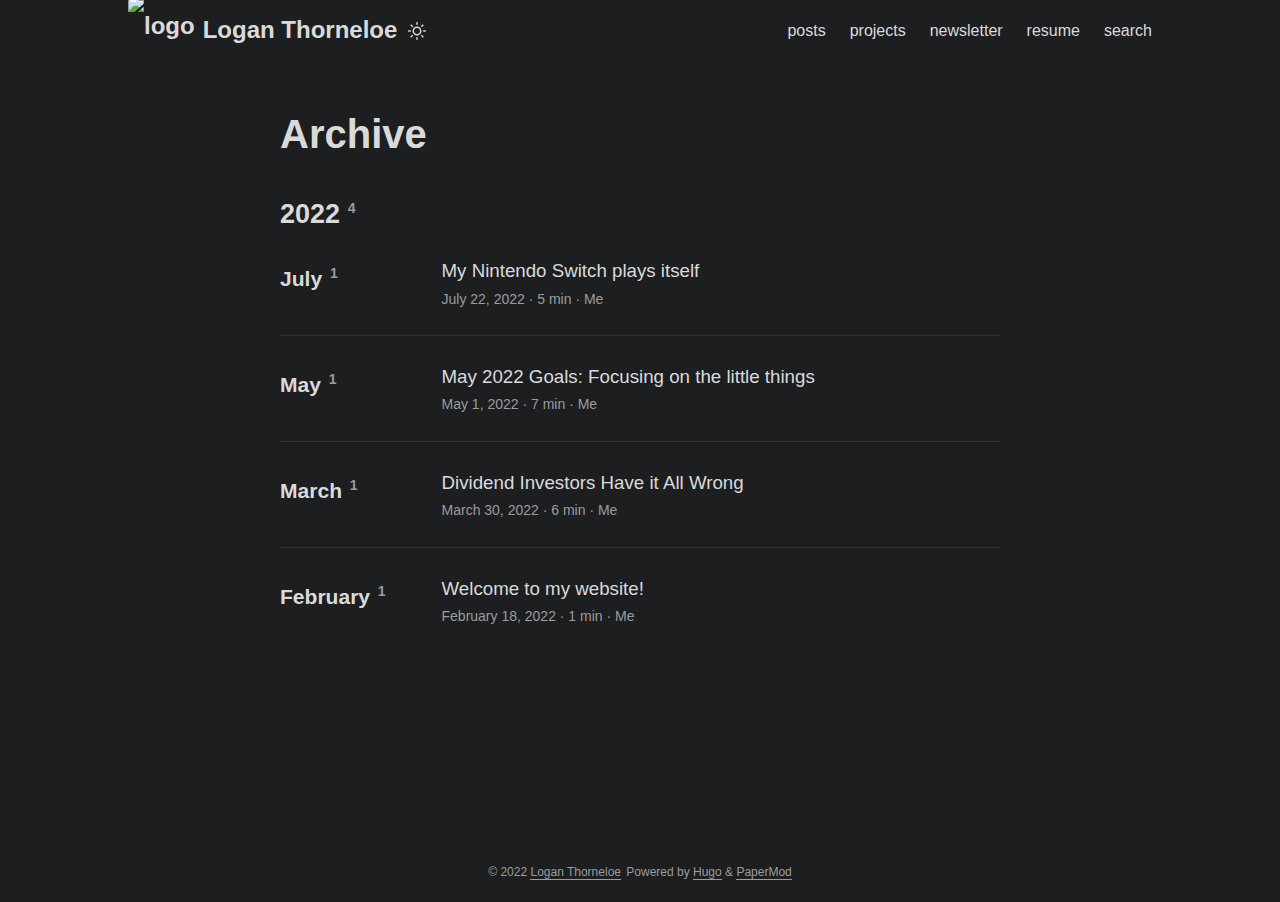
==== archives/index.html @ cbe902c0 "deploy: a149b8ca5a5a18547eae192897691f83a0c9f433" ====
<!doctype html><html lang=en dir=auto><head><meta charset=utf-8><meta http-equiv=x-ua-compatible content="IE=edge"><meta name=viewport content="width=device-width,initial-scale=1,shrink-to-fit=no"><meta name=robots content="index, follow"><title>Archive | Logan Thorneloe</title><meta name=keywords content><meta name=description content="archives"><meta name=author content="Me"><link rel=canonical href=https://lathorne.github.io/archives/><meta name=google-site-verification content="XYZabc"><meta name=yandex-verification content="XYZabc"><meta name=msvalidate.01 content="XYZabc"><link crossorigin=anonymous href=/assets/css/stylesheet.min.c88963fe2d79462000fd0fb1b3737783c32855d340583e4523343f8735c787f0.css integrity="sha256-yIlj/i15RiAA/Q+xs3N3g8MoVdNAWD5FIzQ/hzXHh/A=" rel="preload stylesheet" as=style><link rel=preload href=/face.png as=image><link rel=icon href=https://lathorne.github.io/favicon/favicon.ico><link rel=icon type=image/png sizes=16x16 href=https://lathorne.github.io/favicon/favicon-16x16.ico><link rel=icon type=image/png sizes=32x32 href=https://lathorne.github.io/favicon/favicon-32x32.ico><link rel=apple-touch-icon href=https://lathorne.github.io/favicon/apple-touch-icon.png><link rel=mask-icon href=https://lathorne.github.io/%3Clink%20/%20abs%20url%3E><meta name=theme-color content="#2e2e33"><meta name=msapplication-TileColor content="#2e2e33"><noscript><style>#theme-toggle,.top-link{display:none}</style></noscript><script type=application/javascript>var doNotTrack=!1;doNotTrack||(function(e,t,n,s,o,i,a){e.GoogleAnalyticsObject=o,e[o]=e[o]||function(){(e[o].q=e[o].q||[]).push(arguments)},e[o].l=1*new Date,i=t.createElement(n),a=t.getElementsByTagName(n)[0],i.async=1,i.src=s,a.parentNode.insertBefore(i,a)}(window,document,"script","https://www.google-analytics.com/analytics.js","ga"),ga("create","UA-123-45","auto"),ga("send","pageview"))</script><meta property="og:title" content="Archive"><meta property="og:description" content="archives"><meta property="og:type" content="article"><meta property="og:url" content="https://lathorne.github.io/archives/"><meta property="og:image" content="https://lathorne.github.io/%3Clink%20or%20path%20of%20image%20for%20opengraph,%20twitter-cards%3E"><meta property="article:section" content><meta property="og:site_name" content="Logan Thorneloe"><meta name=twitter:card content="summary_large_image"><meta name=twitter:image content="https://lathorne.github.io/%3Clink%20or%20path%20of%20image%20for%20opengraph,%20twitter-cards%3E"><meta name=twitter:title content="Archive"><meta name=twitter:description content="archives"><script type=application/ld+json>{"@context":"https://schema.org","@type":"BreadcrumbList","itemListElement":[{"@type":"ListItem","position":1,"name":"Archive","item":"https://lathorne.github.io/archives/"}]}</script><script type=application/ld+json>{"@context":"https://schema.org","@type":"BlogPosting","headline":"Archive","name":"Archive","description":"archives","keywords":[],"articleBody":"","wordCount":"0","inLanguage":"en","datePublished":"0001-01-01T00:00:00Z","dateModified":"0001-01-01T00:00:00Z","author":{"@type":"Person","name":"Me"},"mainEntityOfPage":{"@type":"WebPage","@id":"https://lathorne.github.io/archives/"},"publisher":{"@type":"Organization","name":"Logan Thorneloe","logo":{"@type":"ImageObject","url":"https://lathorne.github.io/favicon/favicon.ico"}}}</script></head><body class="list dark" id=top><script>localStorage.getItem("pref-theme")==="light"&&document.body.classList.remove("dark")</script><header class=header><nav class=nav><div class=logo><a href=https://lathorne.github.io/ accesskey=h title="Logan Thorneloe (Alt + H)"><img src=https://lathorne.github.io/face.png alt=logo aria-label=logo height=35>Logan Thorneloe</a>
<span class=logo-switches><button id=theme-toggle accesskey=t title="(Alt + T)"><svg id="moon" xmlns="http://www.w3.org/2000/svg" width="24" height="24" viewBox="0 0 24 24" fill="none" stroke="currentcolor" stroke-width="2" stroke-linecap="round" stroke-linejoin="round"><path d="M21 12.79A9 9 0 1111.21 3 7 7 0 0021 12.79z"/></svg><svg id="sun" xmlns="http://www.w3.org/2000/svg" width="24" height="24" viewBox="0 0 24 24" fill="none" stroke="currentcolor" stroke-width="2" stroke-linecap="round" stroke-linejoin="round"><circle cx="12" cy="12" r="5"/><line x1="12" y1="1" x2="12" y2="3"/><line x1="12" y1="21" x2="12" y2="23"/><line x1="4.22" y1="4.22" x2="5.64" y2="5.64"/><line x1="18.36" y1="18.36" x2="19.78" y2="19.78"/><line x1="1" y1="12" x2="3" y2="12"/><line x1="21" y1="12" x2="23" y2="12"/><line x1="4.22" y1="19.78" x2="5.64" y2="18.36"/><line x1="18.36" y1="5.64" x2="19.78" y2="4.22"/></svg></button></span></div><ul id=menu><li><a href=https://lathorne.github.io/posts/ title=posts><span>posts</span></a></li><li><a href=https://lathorne.github.io/projects/ title=projects><span>projects</span></a></li><li><a href=http://newsletter.loganthorneloe.com title=newsletter><span>newsletter</span></a></li><li><a href=https://linkedin.com/in/loganthorneloe/ title=resume><span>resume</span></a></li><li><a href=https://lathorne.github.io/search/ title="search (Alt + /)" accesskey=/><span>search</span></a></li></ul></nav></header><main class=main><header class=page-header><h1>Archive</h1></header><div class=archive-year><h2 class=archive-year-header>2022<sup class=archive-count>&nbsp;&nbsp;4</sup></h2><div class=archive-month><h3 class=archive-month-header>July<sup class=archive-count>&nbsp;&nbsp;1</sup></h3><div class=archive-posts><div class=archive-entry><h3 class=archive-entry-title>My Nintendo Switch plays itself</h3><div class=archive-meta><span title='2022-07-22 00:00:00 +0000 UTC'>July 22, 2022</span>&nbsp;·&nbsp;5 min&nbsp;·&nbsp;Me</div><a class=entry-link aria-label="post link to My Nintendo Switch plays itself" href=https://lathorne.github.io/projects/auto_breeder/></a></div></div></div><div class=archive-month><h3 class=archive-month-header>May<sup class=archive-count>&nbsp;&nbsp;1</sup></h3><div class=archive-posts><div class=archive-entry><h3 class=archive-entry-title>May 2022 Goals: Focusing on the little things</h3><div class=archive-meta><span title='2022-05-01 00:00:00 +0000 UTC'>May 1, 2022</span>&nbsp;·&nbsp;7 min&nbsp;·&nbsp;Me</div><a class=entry-link aria-label="post link to May 2022 Goals: Focusing on the little things" href=https://lathorne.github.io/posts/goals_2022/></a></div></div></div><div class=archive-month><h3 class=archive-month-header>March<sup class=archive-count>&nbsp;&nbsp;1</sup></h3><div class=archive-posts><div class=archive-entry><h3 class=archive-entry-title>Dividend Investors Have it All Wrong</h3><div class=archive-meta><span title='2022-03-30 08:40:13 -0600 -0600'>March 30, 2022</span>&nbsp;·&nbsp;6 min&nbsp;·&nbsp;Me</div><a class=entry-link aria-label="post link to Dividend Investors Have it All Wrong" href=https://lathorne.github.io/posts/dividends/></a></div></div></div><div class=archive-month><h3 class=archive-month-header>February<sup class=archive-count>&nbsp;&nbsp;1</sup></h3><div class=archive-posts><div class=archive-entry><h3 class=archive-entry-title>Welcome to my website!</h3><div class=archive-meta><span title='2022-02-18 19:55:15 -0600 -0600'>February 18, 2022</span>&nbsp;·&nbsp;1 min&nbsp;·&nbsp;Me</div><a class=entry-link aria-label="post link to Welcome to my website!" href=https://lathorne.github.io/posts/my-first-post/></a></div></div></div></div></main><footer class=footer><span>&copy; 2022 <a href=https://lathorne.github.io/>Logan Thorneloe</a></span>
<span>Powered by
<a href=https://gohugo.io/ rel="noopener noreferrer" target=_blank>Hugo</a> &
        <a href=https://git.io/hugopapermod rel=noopener target=_blank>PaperMod</a></span></footer><a href=#top aria-label="go to top" title="Go to Top (Alt + G)" class=top-link id=top-link accesskey=g><svg xmlns="http://www.w3.org/2000/svg" viewBox="0 0 12 6" fill="currentcolor"><path d="M12 6H0l6-6z"/></svg></a><script>let menu=document.getElementById("menu");menu&&(menu.scrollLeft=localStorage.getItem("menu-scroll-position"),menu.onscroll=function(){localStorage.setItem("menu-scroll-position",menu.scrollLeft)}),document.querySelectorAll('a[href^="#"]').forEach(e=>{e.addEventListener("click",function(e){e.preventDefault();var t=this.getAttribute("href").substr(1);window.matchMedia("(prefers-reduced-motion: reduce)").matches?document.querySelector(`[id='${decodeURIComponent(t)}']`).scrollIntoView():document.querySelector(`[id='${decodeURIComponent(t)}']`).scrollIntoView({behavior:"smooth"}),t==="top"?history.replaceState(null,null," "):history.pushState(null,null,`#${t}`)})})</script><script>var mybutton=document.getElementById("top-link");window.onscroll=function(){document.body.scrollTop>800||document.documentElement.scrollTop>800?(mybutton.style.visibility="visible",mybutton.style.opacity="1"):(mybutton.style.visibility="hidden",mybutton.style.opacity="0")}</script><script>document.getElementById("theme-toggle").addEventListener("click",()=>{document.body.className.includes("dark")?(document.body.classList.remove("dark"),localStorage.setItem("pref-theme","light")):(document.body.classList.add("dark"),localStorage.setItem("pref-theme","dark"))})</script></body></html>
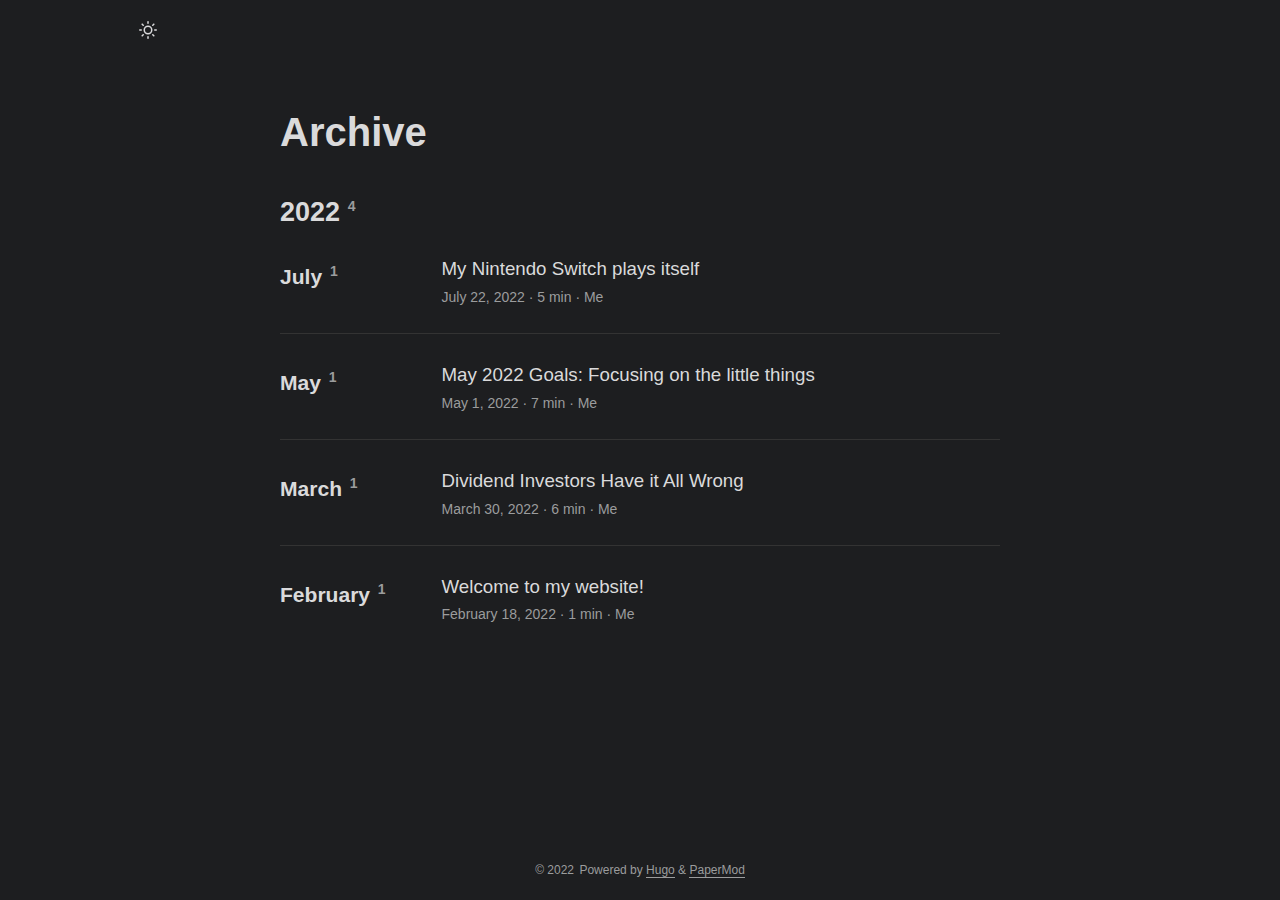
==== commit d577005a: "deploy: d2863cedb560080ecfd338532146c9730b930d9e" ====
--- a/archives/index.html
+++ b/archives/index.html
@@ -1,5 +1,4 @@
-<!doctype html><html lang=en dir=auto><head><meta charset=utf-8><meta http-equiv=x-ua-compatible content="IE=edge"><meta name=viewport content="width=device-width,initial-scale=1,shrink-to-fit=no"><meta name=robots content="index, follow"><title>Archive | Logan Thorneloe</title><meta name=keywords content><meta name=description content="archives"><meta name=author content="Me"><link rel=canonical href=https://lathorne.github.io/archives/><meta name=google-site-verification content="XYZabc"><meta name=yandex-verification content="XYZabc"><meta name=msvalidate.01 content="XYZabc"><link crossorigin=anonymous href=/assets/css/stylesheet.min.c88963fe2d79462000fd0fb1b3737783c32855d340583e4523343f8735c787f0.css integrity="sha256-yIlj/i15RiAA/Q+xs3N3g8MoVdNAWD5FIzQ/hzXHh/A=" rel="preload stylesheet" as=style><link rel=preload href=/face.png as=image><link rel=icon href=https://lathorne.github.io/favicon/favicon.ico><link rel=icon type=image/png sizes=16x16 href=https://lathorne.github.io/favicon/favicon-16x16.ico><link rel=icon type=image/png sizes=32x32 href=https://lathorne.github.io/favicon/favicon-32x32.ico><link rel=apple-touch-icon href=https://lathorne.github.io/favicon/apple-touch-icon.png><link rel=mask-icon href=https://lathorne.github.io/%3Clink%20/%20abs%20url%3E><meta name=theme-color content="#2e2e33"><meta name=msapplication-TileColor content="#2e2e33"><noscript><style>#theme-toggle,.top-link{display:none}</style></noscript><script type=application/javascript>var doNotTrack=!1;doNotTrack||(function(e,t,n,s,o,i,a){e.GoogleAnalyticsObject=o,e[o]=e[o]||function(){(e[o].q=e[o].q||[]).push(arguments)},e[o].l=1*new Date,i=t.createElement(n),a=t.getElementsByTagName(n)[0],i.async=1,i.src=s,a.parentNode.insertBefore(i,a)}(window,document,"script","https://www.google-analytics.com/analytics.js","ga"),ga("create","UA-123-45","auto"),ga("send","pageview"))</script><meta property="og:title" content="Archive"><meta property="og:description" content="archives"><meta property="og:type" content="article"><meta property="og:url" content="https://lathorne.github.io/archives/"><meta property="og:image" content="https://lathorne.github.io/%3Clink%20or%20path%20of%20image%20for%20opengraph,%20twitter-cards%3E"><meta property="article:section" content><meta property="og:site_name" content="Logan Thorneloe"><meta name=twitter:card content="summary_large_image"><meta name=twitter:image content="https://lathorne.github.io/%3Clink%20or%20path%20of%20image%20for%20opengraph,%20twitter-cards%3E"><meta name=twitter:title content="Archive"><meta name=twitter:description content="archives"><script type=application/ld+json>{"@context":"https://schema.org","@type":"BreadcrumbList","itemListElement":[{"@type":"ListItem","position":1,"name":"Archive","item":"https://lathorne.github.io/archives/"}]}</script><script type=application/ld+json>{"@context":"https://schema.org","@type":"BlogPosting","headline":"Archive","name":"Archive","description":"archives","keywords":[],"articleBody":"","wordCount":"0","inLanguage":"en","datePublished":"0001-01-01T00:00:00Z","dateModified":"0001-01-01T00:00:00Z","author":{"@type":"Person","name":"Me"},"mainEntityOfPage":{"@type":"WebPage","@id":"https://lathorne.github.io/archives/"},"publisher":{"@type":"Organization","name":"Logan Thorneloe","logo":{"@type":"ImageObject","url":"https://lathorne.github.io/favicon/favicon.ico"}}}</script></head><body class="list dark" id=top><script>localStorage.getItem("pref-theme")==="light"&&document.body.classList.remove("dark")</script><header class=header><nav class=nav><div class=logo><a href=https://lathorne.github.io/ accesskey=h title="Logan Thorneloe (Alt + H)"><img src=https://lathorne.github.io/face.png alt=logo aria-label=logo height=35>Logan Thorneloe</a>
-<span class=logo-switches><button id=theme-toggle accesskey=t title="(Alt + T)"><svg id="moon" xmlns="http://www.w3.org/2000/svg" width="24" height="24" viewBox="0 0 24 24" fill="none" stroke="currentcolor" stroke-width="2" stroke-linecap="round" stroke-linejoin="round"><path d="M21 12.79A9 9 0 1111.21 3 7 7 0 0021 12.79z"/></svg><svg id="sun" xmlns="http://www.w3.org/2000/svg" width="24" height="24" viewBox="0 0 24 24" fill="none" stroke="currentcolor" stroke-width="2" stroke-linecap="round" stroke-linejoin="round"><circle cx="12" cy="12" r="5"/><line x1="12" y1="1" x2="12" y2="3"/><line x1="12" y1="21" x2="12" y2="23"/><line x1="4.22" y1="4.22" x2="5.64" y2="5.64"/><line x1="18.36" y1="18.36" x2="19.78" y2="19.78"/><line x1="1" y1="12" x2="3" y2="12"/><line x1="21" y1="12" x2="23" y2="12"/><line x1="4.22" y1="19.78" x2="5.64" y2="18.36"/><line x1="18.36" y1="5.64" x2="19.78" y2="4.22"/></svg></button></span></div><ul id=menu><li><a href=https://lathorne.github.io/posts/ title=posts><span>posts</span></a></li><li><a href=https://lathorne.github.io/projects/ title=projects><span>projects</span></a></li><li><a href=http://newsletter.loganthorneloe.com title=newsletter><span>newsletter</span></a></li><li><a href=https://linkedin.com/in/loganthorneloe/ title=resume><span>resume</span></a></li><li><a href=https://lathorne.github.io/search/ title="search (Alt + /)" accesskey=/><span>search</span></a></li></ul></nav></header><main class=main><header class=page-header><h1>Archive</h1></header><div class=archive-year><h2 class=archive-year-header>2022<sup class=archive-count>&nbsp;&nbsp;4</sup></h2><div class=archive-month><h3 class=archive-month-header>July<sup class=archive-count>&nbsp;&nbsp;1</sup></h3><div class=archive-posts><div class=archive-entry><h3 class=archive-entry-title>My Nintendo Switch plays itself</h3><div class=archive-meta><span title='2022-07-22 00:00:00 +0000 UTC'>July 22, 2022</span>&nbsp;·&nbsp;5 min&nbsp;·&nbsp;Me</div><a class=entry-link aria-label="post link to My Nintendo Switch plays itself" href=https://lathorne.github.io/projects/auto_breeder/></a></div></div></div><div class=archive-month><h3 class=archive-month-header>May<sup class=archive-count>&nbsp;&nbsp;1</sup></h3><div class=archive-posts><div class=archive-entry><h3 class=archive-entry-title>May 2022 Goals: Focusing on the little things</h3><div class=archive-meta><span title='2022-05-01 00:00:00 +0000 UTC'>May 1, 2022</span>&nbsp;·&nbsp;7 min&nbsp;·&nbsp;Me</div><a class=entry-link aria-label="post link to May 2022 Goals: Focusing on the little things" href=https://lathorne.github.io/posts/goals_2022/></a></div></div></div><div class=archive-month><h3 class=archive-month-header>March<sup class=archive-count>&nbsp;&nbsp;1</sup></h3><div class=archive-posts><div class=archive-entry><h3 class=archive-entry-title>Dividend Investors Have it All Wrong</h3><div class=archive-meta><span title='2022-03-30 08:40:13 -0600 -0600'>March 30, 2022</span>&nbsp;·&nbsp;6 min&nbsp;·&nbsp;Me</div><a class=entry-link aria-label="post link to Dividend Investors Have it All Wrong" href=https://lathorne.github.io/posts/dividends/></a></div></div></div><div class=archive-month><h3 class=archive-month-header>February<sup class=archive-count>&nbsp;&nbsp;1</sup></h3><div class=archive-posts><div class=archive-entry><h3 class=archive-entry-title>Welcome to my website!</h3><div class=archive-meta><span title='2022-02-18 19:55:15 -0600 -0600'>February 18, 2022</span>&nbsp;·&nbsp;1 min&nbsp;·&nbsp;Me</div><a class=entry-link aria-label="post link to Welcome to my website!" href=https://lathorne.github.io/posts/my-first-post/></a></div></div></div></div></main><footer class=footer><span>&copy; 2022 <a href=https://lathorne.github.io/>Logan Thorneloe</a></span>
+<!doctype html><html lang=en dir=auto><head><meta charset=utf-8><meta http-equiv=x-ua-compatible content="IE=edge"><meta name=viewport content="width=device-width,initial-scale=1,shrink-to-fit=no"><meta name=robots content="index, follow"><title>Archive |</title><meta name=keywords content><meta name=description content="archives"><meta name=author content="Me"><link rel=canonical href=https://loganthorneloe.com/archives/><meta name=google-site-verification content="XYZabc"><meta name=yandex-verification content="XYZabc"><meta name=msvalidate.01 content="XYZabc"><link crossorigin=anonymous href=/assets/css/stylesheet.min.c88963fe2d79462000fd0fb1b3737783c32855d340583e4523343f8735c787f0.css integrity="sha256-yIlj/i15RiAA/Q+xs3N3g8MoVdNAWD5FIzQ/hzXHh/A=" rel="preload stylesheet" as=style><link rel=icon href=https://loganthorneloe.com/favicon/favicon.ico><link rel=icon type=image/png sizes=16x16 href=https://loganthorneloe.com/favicon/favicon-16x16.ico><link rel=icon type=image/png sizes=32x32 href=https://loganthorneloe.com/favicon/favicon-32x32.ico><link rel=apple-touch-icon href=https://loganthorneloe.com/favicon/apple-touch-icon.png><link rel=mask-icon href=https://loganthorneloe.com/%3Clink%20/%20abs%20url%3E><meta name=theme-color content="#2e2e33"><meta name=msapplication-TileColor content="#2e2e33"><noscript><style>#theme-toggle,.top-link{display:none}</style></noscript><script type=application/javascript>var doNotTrack=!1;doNotTrack||(function(e,t,n,s,o,i,a){e.GoogleAnalyticsObject=o,e[o]=e[o]||function(){(e[o].q=e[o].q||[]).push(arguments)},e[o].l=1*new Date,i=t.createElement(n),a=t.getElementsByTagName(n)[0],i.async=1,i.src=s,a.parentNode.insertBefore(i,a)}(window,document,"script","https://www.google-analytics.com/analytics.js","ga"),ga("create","UA-123-45","auto"),ga("send","pageview"))</script><meta property="og:title" content="Archive"><meta property="og:description" content="archives"><meta property="og:type" content="article"><meta property="og:url" content="https://loganthorneloe.com/archives/"><meta property="og:image" content="https://loganthorneloe.com/full-cover.png"><meta property="article:section" content><meta name=twitter:card content="summary_large_image"><meta name=twitter:image content="https://loganthorneloe.com/full-cover.png"><meta name=twitter:title content="Archive"><meta name=twitter:description content="archives"><script type=application/ld+json>{"@context":"https://schema.org","@type":"BreadcrumbList","itemListElement":[{"@type":"ListItem","position":1,"name":"Archive","item":"https://loganthorneloe.com/archives/"}]}</script><script type=application/ld+json>{"@context":"https://schema.org","@type":"BlogPosting","headline":"Archive","name":"Archive","description":"archives","keywords":[],"articleBody":"","wordCount":"0","inLanguage":"en","datePublished":"0001-01-01T00:00:00Z","dateModified":"0001-01-01T00:00:00Z","author":{"@type":"Person","name":"Me"},"mainEntityOfPage":{"@type":"WebPage","@id":"https://loganthorneloe.com/archives/"},"publisher":{"@type":"Organization","name":"","logo":{"@type":"ImageObject","url":"https://loganthorneloe.com/favicon/favicon.ico"}}}</script></head><body class="list dark" id=top><script>localStorage.getItem("pref-theme")==="light"&&document.body.classList.remove("dark")</script><header class=header><nav class=nav><div class=logo><span class=logo-switches><button id=theme-toggle accesskey=t title="(Alt + T)"><svg id="moon" xmlns="http://www.w3.org/2000/svg" width="24" height="24" viewBox="0 0 24 24" fill="none" stroke="currentcolor" stroke-width="2" stroke-linecap="round" stroke-linejoin="round"><path d="M21 12.79A9 9 0 1111.21 3 7 7 0 0021 12.79z"/></svg><svg id="sun" xmlns="http://www.w3.org/2000/svg" width="24" height="24" viewBox="0 0 24 24" fill="none" stroke="currentcolor" stroke-width="2" stroke-linecap="round" stroke-linejoin="round"><circle cx="12" cy="12" r="5"/><line x1="12" y1="1" x2="12" y2="3"/><line x1="12" y1="21" x2="12" y2="23"/><line x1="4.22" y1="4.22" x2="5.64" y2="5.64"/><line x1="18.36" y1="18.36" x2="19.78" y2="19.78"/><line x1="1" y1="12" x2="3" y2="12"/><line x1="21" y1="12" x2="23" y2="12"/><line x1="4.22" y1="19.78" x2="5.64" y2="18.36"/><line x1="18.36" y1="5.64" x2="19.78" y2="4.22"/></svg></button></span></div><ul id=menu></ul></nav></header><main class=main><header class=page-header><h1>Archive</h1></header><div class=archive-year><h2 class=archive-year-header>2022<sup class=archive-count>&nbsp;&nbsp;4</sup></h2><div class=archive-month><h3 class=archive-month-header>July<sup class=archive-count>&nbsp;&nbsp;1</sup></h3><div class=archive-posts><div class=archive-entry><h3 class=archive-entry-title>My Nintendo Switch plays itself</h3><div class=archive-meta><span title='2022-07-22 00:00:00 +0000 UTC'>July 22, 2022</span>&nbsp;·&nbsp;5 min&nbsp;·&nbsp;Me</div><a class=entry-link aria-label="post link to My Nintendo Switch plays itself" href=https://loganthorneloe.com/projects/auto_breeder/></a></div></div></div><div class=archive-month><h3 class=archive-month-header>May<sup class=archive-count>&nbsp;&nbsp;1</sup></h3><div class=archive-posts><div class=archive-entry><h3 class=archive-entry-title>May 2022 Goals: Focusing on the little things</h3><div class=archive-meta><span title='2022-05-01 00:00:00 +0000 UTC'>May 1, 2022</span>&nbsp;·&nbsp;7 min&nbsp;·&nbsp;Me</div><a class=entry-link aria-label="post link to May 2022 Goals: Focusing on the little things" href=https://loganthorneloe.com/posts/goals_2022/></a></div></div></div><div class=archive-month><h3 class=archive-month-header>March<sup class=archive-count>&nbsp;&nbsp;1</sup></h3><div class=archive-posts><div class=archive-entry><h3 class=archive-entry-title>Dividend Investors Have it All Wrong</h3><div class=archive-meta><span title='2022-03-30 08:40:13 -0600 -0600'>March 30, 2022</span>&nbsp;·&nbsp;6 min&nbsp;·&nbsp;Me</div><a class=entry-link aria-label="post link to Dividend Investors Have it All Wrong" href=https://loganthorneloe.com/posts/dividends/></a></div></div></div><div class=archive-month><h3 class=archive-month-header>February<sup class=archive-count>&nbsp;&nbsp;1</sup></h3><div class=archive-posts><div class=archive-entry><h3 class=archive-entry-title>Welcome to my website!</h3><div class=archive-meta><span title='2022-02-18 19:55:15 -0600 -0600'>February 18, 2022</span>&nbsp;·&nbsp;1 min&nbsp;·&nbsp;Me</div><a class=entry-link aria-label="post link to Welcome to my website!" href=https://loganthorneloe.com/posts/my-first-post/></a></div></div></div></div></main><footer class=footer><span>&copy; 2022 <a href=https://loganthorneloe.com/></a></span>
 <span>Powered by
 <a href=https://gohugo.io/ rel="noopener noreferrer" target=_blank>Hugo</a> &
         <a href=https://git.io/hugopapermod rel=noopener target=_blank>PaperMod</a></span></footer><a href=#top aria-label="go to top" title="Go to Top (Alt + G)" class=top-link id=top-link accesskey=g><svg xmlns="http://www.w3.org/2000/svg" viewBox="0 0 12 6" fill="currentcolor"><path d="M12 6H0l6-6z"/></svg></a><script>let menu=document.getElementById("menu");menu&&(menu.scrollLeft=localStorage.getItem("menu-scroll-position"),menu.onscroll=function(){localStorage.setItem("menu-scroll-position",menu.scrollLeft)}),document.querySelectorAll('a[href^="#"]').forEach(e=>{e.addEventListener("click",function(e){e.preventDefault();var t=this.getAttribute("href").substr(1);window.matchMedia("(prefers-reduced-motion: reduce)").matches?document.querySelector(`[id='${decodeURIComponent(t)}']`).scrollIntoView():document.querySelector(`[id='${decodeURIComponent(t)}']`).scrollIntoView({behavior:"smooth"}),t==="top"?history.replaceState(null,null," "):history.pushState(null,null,`#${t}`)})})</script><script>var mybutton=document.getElementById("top-link");window.onscroll=function(){document.body.scrollTop>800||document.documentElement.scrollTop>800?(mybutton.style.visibility="visible",mybutton.style.opacity="1"):(mybutton.style.visibility="hidden",mybutton.style.opacity="0")}</script><script>document.getElementById("theme-toggle").addEventListener("click",()=>{document.body.className.includes("dark")?(document.body.classList.remove("dark"),localStorage.setItem("pref-theme","light")):(document.body.classList.add("dark"),localStorage.setItem("pref-theme","dark"))})</script></body></html>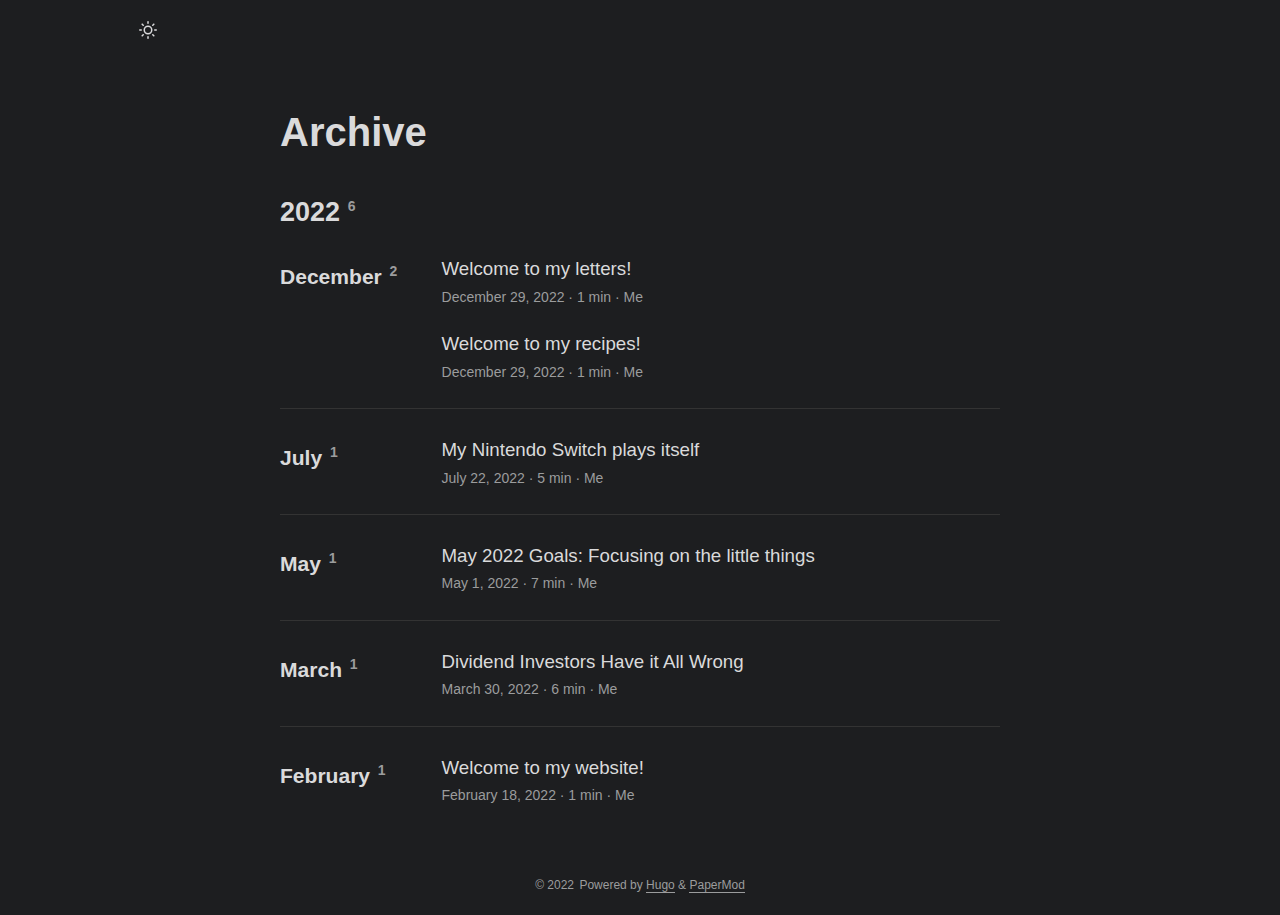
==== commit 8afcc9a0: "deploy: e652695460ddeddddf3ea35f487ff7ec19f7e937" ====
--- a/archives/index.html
+++ b/archives/index.html
@@ -1,4 +1,4 @@
-<!doctype html><html lang=en dir=auto><head><meta charset=utf-8><meta http-equiv=x-ua-compatible content="IE=edge"><meta name=viewport content="width=device-width,initial-scale=1,shrink-to-fit=no"><meta name=robots content="index, follow"><title>Archive |</title><meta name=keywords content><meta name=description content="archives"><meta name=author content="Me"><link rel=canonical href=https://loganthorneloe.com/archives/><meta name=google-site-verification content="XYZabc"><meta name=yandex-verification content="XYZabc"><meta name=msvalidate.01 content="XYZabc"><link crossorigin=anonymous href=/assets/css/stylesheet.min.c88963fe2d79462000fd0fb1b3737783c32855d340583e4523343f8735c787f0.css integrity="sha256-yIlj/i15RiAA/Q+xs3N3g8MoVdNAWD5FIzQ/hzXHh/A=" rel="preload stylesheet" as=style><link rel=icon href=https://loganthorneloe.com/favicon/favicon.ico><link rel=icon type=image/png sizes=16x16 href=https://loganthorneloe.com/favicon/favicon-16x16.ico><link rel=icon type=image/png sizes=32x32 href=https://loganthorneloe.com/favicon/favicon-32x32.ico><link rel=apple-touch-icon href=https://loganthorneloe.com/favicon/apple-touch-icon.png><link rel=mask-icon href=https://loganthorneloe.com/%3Clink%20/%20abs%20url%3E><meta name=theme-color content="#2e2e33"><meta name=msapplication-TileColor content="#2e2e33"><noscript><style>#theme-toggle,.top-link{display:none}</style></noscript><script type=application/javascript>var doNotTrack=!1;doNotTrack||(function(e,t,n,s,o,i,a){e.GoogleAnalyticsObject=o,e[o]=e[o]||function(){(e[o].q=e[o].q||[]).push(arguments)},e[o].l=1*new Date,i=t.createElement(n),a=t.getElementsByTagName(n)[0],i.async=1,i.src=s,a.parentNode.insertBefore(i,a)}(window,document,"script","https://www.google-analytics.com/analytics.js","ga"),ga("create","UA-123-45","auto"),ga("send","pageview"))</script><meta property="og:title" content="Archive"><meta property="og:description" content="archives"><meta property="og:type" content="article"><meta property="og:url" content="https://loganthorneloe.com/archives/"><meta property="og:image" content="https://loganthorneloe.com/full-cover.png"><meta property="article:section" content><meta name=twitter:card content="summary_large_image"><meta name=twitter:image content="https://loganthorneloe.com/full-cover.png"><meta name=twitter:title content="Archive"><meta name=twitter:description content="archives"><script type=application/ld+json>{"@context":"https://schema.org","@type":"BreadcrumbList","itemListElement":[{"@type":"ListItem","position":1,"name":"Archive","item":"https://loganthorneloe.com/archives/"}]}</script><script type=application/ld+json>{"@context":"https://schema.org","@type":"BlogPosting","headline":"Archive","name":"Archive","description":"archives","keywords":[],"articleBody":"","wordCount":"0","inLanguage":"en","datePublished":"0001-01-01T00:00:00Z","dateModified":"0001-01-01T00:00:00Z","author":{"@type":"Person","name":"Me"},"mainEntityOfPage":{"@type":"WebPage","@id":"https://loganthorneloe.com/archives/"},"publisher":{"@type":"Organization","name":"","logo":{"@type":"ImageObject","url":"https://loganthorneloe.com/favicon/favicon.ico"}}}</script></head><body class="list dark" id=top><script>localStorage.getItem("pref-theme")==="light"&&document.body.classList.remove("dark")</script><header class=header><nav class=nav><div class=logo><span class=logo-switches><button id=theme-toggle accesskey=t title="(Alt + T)"><svg id="moon" xmlns="http://www.w3.org/2000/svg" width="24" height="24" viewBox="0 0 24 24" fill="none" stroke="currentcolor" stroke-width="2" stroke-linecap="round" stroke-linejoin="round"><path d="M21 12.79A9 9 0 1111.21 3 7 7 0 0021 12.79z"/></svg><svg id="sun" xmlns="http://www.w3.org/2000/svg" width="24" height="24" viewBox="0 0 24 24" fill="none" stroke="currentcolor" stroke-width="2" stroke-linecap="round" stroke-linejoin="round"><circle cx="12" cy="12" r="5"/><line x1="12" y1="1" x2="12" y2="3"/><line x1="12" y1="21" x2="12" y2="23"/><line x1="4.22" y1="4.22" x2="5.64" y2="5.64"/><line x1="18.36" y1="18.36" x2="19.78" y2="19.78"/><line x1="1" y1="12" x2="3" y2="12"/><line x1="21" y1="12" x2="23" y2="12"/><line x1="4.22" y1="19.78" x2="5.64" y2="18.36"/><line x1="18.36" y1="5.64" x2="19.78" y2="4.22"/></svg></button></span></div><ul id=menu></ul></nav></header><main class=main><header class=page-header><h1>Archive</h1></header><div class=archive-year><h2 class=archive-year-header>2022<sup class=archive-count>&nbsp;&nbsp;4</sup></h2><div class=archive-month><h3 class=archive-month-header>July<sup class=archive-count>&nbsp;&nbsp;1</sup></h3><div class=archive-posts><div class=archive-entry><h3 class=archive-entry-title>My Nintendo Switch plays itself</h3><div class=archive-meta><span title='2022-07-22 00:00:00 +0000 UTC'>July 22, 2022</span>&nbsp;·&nbsp;5 min&nbsp;·&nbsp;Me</div><a class=entry-link aria-label="post link to My Nintendo Switch plays itself" href=https://loganthorneloe.com/projects/auto_breeder/></a></div></div></div><div class=archive-month><h3 class=archive-month-header>May<sup class=archive-count>&nbsp;&nbsp;1</sup></h3><div class=archive-posts><div class=archive-entry><h3 class=archive-entry-title>May 2022 Goals: Focusing on the little things</h3><div class=archive-meta><span title='2022-05-01 00:00:00 +0000 UTC'>May 1, 2022</span>&nbsp;·&nbsp;7 min&nbsp;·&nbsp;Me</div><a class=entry-link aria-label="post link to May 2022 Goals: Focusing on the little things" href=https://loganthorneloe.com/posts/goals_2022/></a></div></div></div><div class=archive-month><h3 class=archive-month-header>March<sup class=archive-count>&nbsp;&nbsp;1</sup></h3><div class=archive-posts><div class=archive-entry><h3 class=archive-entry-title>Dividend Investors Have it All Wrong</h3><div class=archive-meta><span title='2022-03-30 08:40:13 -0600 -0600'>March 30, 2022</span>&nbsp;·&nbsp;6 min&nbsp;·&nbsp;Me</div><a class=entry-link aria-label="post link to Dividend Investors Have it All Wrong" href=https://loganthorneloe.com/posts/dividends/></a></div></div></div><div class=archive-month><h3 class=archive-month-header>February<sup class=archive-count>&nbsp;&nbsp;1</sup></h3><div class=archive-posts><div class=archive-entry><h3 class=archive-entry-title>Welcome to my website!</h3><div class=archive-meta><span title='2022-02-18 19:55:15 -0600 -0600'>February 18, 2022</span>&nbsp;·&nbsp;1 min&nbsp;·&nbsp;Me</div><a class=entry-link aria-label="post link to Welcome to my website!" href=https://loganthorneloe.com/posts/my-first-post/></a></div></div></div></div></main><footer class=footer><span>&copy; 2022 <a href=https://loganthorneloe.com/></a></span>
+<!doctype html><html lang=en dir=auto><head><meta charset=utf-8><meta http-equiv=x-ua-compatible content="IE=edge"><meta name=viewport content="width=device-width,initial-scale=1,shrink-to-fit=no"><meta name=robots content="index, follow"><title>Archive |</title><meta name=keywords content><meta name=description content="archives"><meta name=author content="Me"><link rel=canonical href=https://loganthorneloe.com/archives/><meta name=google-site-verification content="XYZabc"><meta name=yandex-verification content="XYZabc"><meta name=msvalidate.01 content="XYZabc"><link crossorigin=anonymous href=/assets/css/stylesheet.min.c88963fe2d79462000fd0fb1b3737783c32855d340583e4523343f8735c787f0.css integrity="sha256-yIlj/i15RiAA/Q+xs3N3g8MoVdNAWD5FIzQ/hzXHh/A=" rel="preload stylesheet" as=style><link rel=icon href=https://loganthorneloe.com/favicon/favicon.ico><link rel=icon type=image/png sizes=16x16 href=https://loganthorneloe.com/favicon/favicon-16x16.ico><link rel=icon type=image/png sizes=32x32 href=https://loganthorneloe.com/favicon/favicon-32x32.ico><link rel=apple-touch-icon href=https://loganthorneloe.com/favicon/apple-touch-icon.png><link rel=mask-icon href=https://loganthorneloe.com/%3Clink%20/%20abs%20url%3E><meta name=theme-color content="#2e2e33"><meta name=msapplication-TileColor content="#2e2e33"><noscript><style>#theme-toggle,.top-link{display:none}</style></noscript><script type=application/javascript>var doNotTrack=!1;doNotTrack||(function(e,t,n,s,o,i,a){e.GoogleAnalyticsObject=o,e[o]=e[o]||function(){(e[o].q=e[o].q||[]).push(arguments)},e[o].l=1*new Date,i=t.createElement(n),a=t.getElementsByTagName(n)[0],i.async=1,i.src=s,a.parentNode.insertBefore(i,a)}(window,document,"script","https://www.google-analytics.com/analytics.js","ga"),ga("create","UA-123-45","auto"),ga("send","pageview"))</script><meta property="og:title" content="Archive"><meta property="og:description" content="archives"><meta property="og:type" content="article"><meta property="og:url" content="https://loganthorneloe.com/archives/"><meta property="og:image" content="https://loganthorneloe.com/full-cover.png"><meta property="article:section" content><meta name=twitter:card content="summary_large_image"><meta name=twitter:image content="https://loganthorneloe.com/full-cover.png"><meta name=twitter:title content="Archive"><meta name=twitter:description content="archives"><script type=application/ld+json>{"@context":"https://schema.org","@type":"BreadcrumbList","itemListElement":[{"@type":"ListItem","position":1,"name":"Archive","item":"https://loganthorneloe.com/archives/"}]}</script><script type=application/ld+json>{"@context":"https://schema.org","@type":"BlogPosting","headline":"Archive","name":"Archive","description":"archives","keywords":[],"articleBody":"","wordCount":"0","inLanguage":"en","datePublished":"0001-01-01T00:00:00Z","dateModified":"0001-01-01T00:00:00Z","author":{"@type":"Person","name":"Me"},"mainEntityOfPage":{"@type":"WebPage","@id":"https://loganthorneloe.com/archives/"},"publisher":{"@type":"Organization","name":"","logo":{"@type":"ImageObject","url":"https://loganthorneloe.com/favicon/favicon.ico"}}}</script></head><body class="list dark" id=top><script>localStorage.getItem("pref-theme")==="light"&&document.body.classList.remove("dark")</script><header class=header><nav class=nav><div class=logo><span class=logo-switches><button id=theme-toggle accesskey=t title="(Alt + T)"><svg id="moon" xmlns="http://www.w3.org/2000/svg" width="24" height="24" viewBox="0 0 24 24" fill="none" stroke="currentcolor" stroke-width="2" stroke-linecap="round" stroke-linejoin="round"><path d="M21 12.79A9 9 0 1111.21 3 7 7 0 0021 12.79z"/></svg><svg id="sun" xmlns="http://www.w3.org/2000/svg" width="24" height="24" viewBox="0 0 24 24" fill="none" stroke="currentcolor" stroke-width="2" stroke-linecap="round" stroke-linejoin="round"><circle cx="12" cy="12" r="5"/><line x1="12" y1="1" x2="12" y2="3"/><line x1="12" y1="21" x2="12" y2="23"/><line x1="4.22" y1="4.22" x2="5.64" y2="5.64"/><line x1="18.36" y1="18.36" x2="19.78" y2="19.78"/><line x1="1" y1="12" x2="3" y2="12"/><line x1="21" y1="12" x2="23" y2="12"/><line x1="4.22" y1="19.78" x2="5.64" y2="18.36"/><line x1="18.36" y1="5.64" x2="19.78" y2="4.22"/></svg></button></span></div><ul id=menu></ul></nav></header><main class=main><header class=page-header><h1>Archive</h1></header><div class=archive-year><h2 class=archive-year-header>2022<sup class=archive-count>&nbsp;&nbsp;6</sup></h2><div class=archive-month><h3 class=archive-month-header>December<sup class=archive-count>&nbsp;&nbsp;2</sup></h3><div class=archive-posts><div class=archive-entry><h3 class=archive-entry-title>Welcome to my letters!</h3><div class=archive-meta><span title='2022-12-29 19:55:15 -0600 -0600'>December 29, 2022</span>&nbsp;·&nbsp;1 min&nbsp;·&nbsp;Me</div><a class=entry-link aria-label="post link to Welcome to my letters!" href=https://loganthorneloe.com/letters/my-first-post/></a></div><div class=archive-entry><h3 class=archive-entry-title>Welcome to my recipes!</h3><div class=archive-meta><span title='2022-12-29 19:55:15 -0600 -0600'>December 29, 2022</span>&nbsp;·&nbsp;1 min&nbsp;·&nbsp;Me</div><a class=entry-link aria-label="post link to Welcome to my recipes!" href=https://loganthorneloe.com/recipes/my-first-post/></a></div></div></div><div class=archive-month><h3 class=archive-month-header>July<sup class=archive-count>&nbsp;&nbsp;1</sup></h3><div class=archive-posts><div class=archive-entry><h3 class=archive-entry-title>My Nintendo Switch plays itself</h3><div class=archive-meta><span title='2022-07-22 00:00:00 +0000 UTC'>July 22, 2022</span>&nbsp;·&nbsp;5 min&nbsp;·&nbsp;Me</div><a class=entry-link aria-label="post link to My Nintendo Switch plays itself" href=https://loganthorneloe.com/dev/auto_breeder/></a></div></div></div><div class=archive-month><h3 class=archive-month-header>May<sup class=archive-count>&nbsp;&nbsp;1</sup></h3><div class=archive-posts><div class=archive-entry><h3 class=archive-entry-title>May 2022 Goals: Focusing on the little things</h3><div class=archive-meta><span title='2022-05-01 00:00:00 +0000 UTC'>May 1, 2022</span>&nbsp;·&nbsp;7 min&nbsp;·&nbsp;Me</div><a class=entry-link aria-label="post link to May 2022 Goals: Focusing on the little things" href=https://loganthorneloe.com/posts/goals_2022/></a></div></div></div><div class=archive-month><h3 class=archive-month-header>March<sup class=archive-count>&nbsp;&nbsp;1</sup></h3><div class=archive-posts><div class=archive-entry><h3 class=archive-entry-title>Dividend Investors Have it All Wrong</h3><div class=archive-meta><span title='2022-03-30 08:40:13 -0600 -0600'>March 30, 2022</span>&nbsp;·&nbsp;6 min&nbsp;·&nbsp;Me</div><a class=entry-link aria-label="post link to Dividend Investors Have it All Wrong" href=https://loganthorneloe.com/posts/dividends/></a></div></div></div><div class=archive-month><h3 class=archive-month-header>February<sup class=archive-count>&nbsp;&nbsp;1</sup></h3><div class=archive-posts><div class=archive-entry><h3 class=archive-entry-title>Welcome to my website!</h3><div class=archive-meta><span title='2022-02-18 19:55:15 -0600 -0600'>February 18, 2022</span>&nbsp;·&nbsp;1 min&nbsp;·&nbsp;Me</div><a class=entry-link aria-label="post link to Welcome to my website!" href=https://loganthorneloe.com/posts/my-first-post/></a></div></div></div></div></main><footer class=footer><span>&copy; 2022 <a href=https://loganthorneloe.com/></a></span>
 <span>Powered by
 <a href=https://gohugo.io/ rel="noopener noreferrer" target=_blank>Hugo</a> &
         <a href=https://git.io/hugopapermod rel=noopener target=_blank>PaperMod</a></span></footer><a href=#top aria-label="go to top" title="Go to Top (Alt + G)" class=top-link id=top-link accesskey=g><svg xmlns="http://www.w3.org/2000/svg" viewBox="0 0 12 6" fill="currentcolor"><path d="M12 6H0l6-6z"/></svg></a><script>let menu=document.getElementById("menu");menu&&(menu.scrollLeft=localStorage.getItem("menu-scroll-position"),menu.onscroll=function(){localStorage.setItem("menu-scroll-position",menu.scrollLeft)}),document.querySelectorAll('a[href^="#"]').forEach(e=>{e.addEventListener("click",function(e){e.preventDefault();var t=this.getAttribute("href").substr(1);window.matchMedia("(prefers-reduced-motion: reduce)").matches?document.querySelector(`[id='${decodeURIComponent(t)}']`).scrollIntoView():document.querySelector(`[id='${decodeURIComponent(t)}']`).scrollIntoView({behavior:"smooth"}),t==="top"?history.replaceState(null,null," "):history.pushState(null,null,`#${t}`)})})</script><script>var mybutton=document.getElementById("top-link");window.onscroll=function(){document.body.scrollTop>800||document.documentElement.scrollTop>800?(mybutton.style.visibility="visible",mybutton.style.opacity="1"):(mybutton.style.visibility="hidden",mybutton.style.opacity="0")}</script><script>document.getElementById("theme-toggle").addEventListener("click",()=>{document.body.className.includes("dark")?(document.body.classList.remove("dark"),localStorage.setItem("pref-theme","light")):(document.body.classList.add("dark"),localStorage.setItem("pref-theme","dark"))})</script></body></html>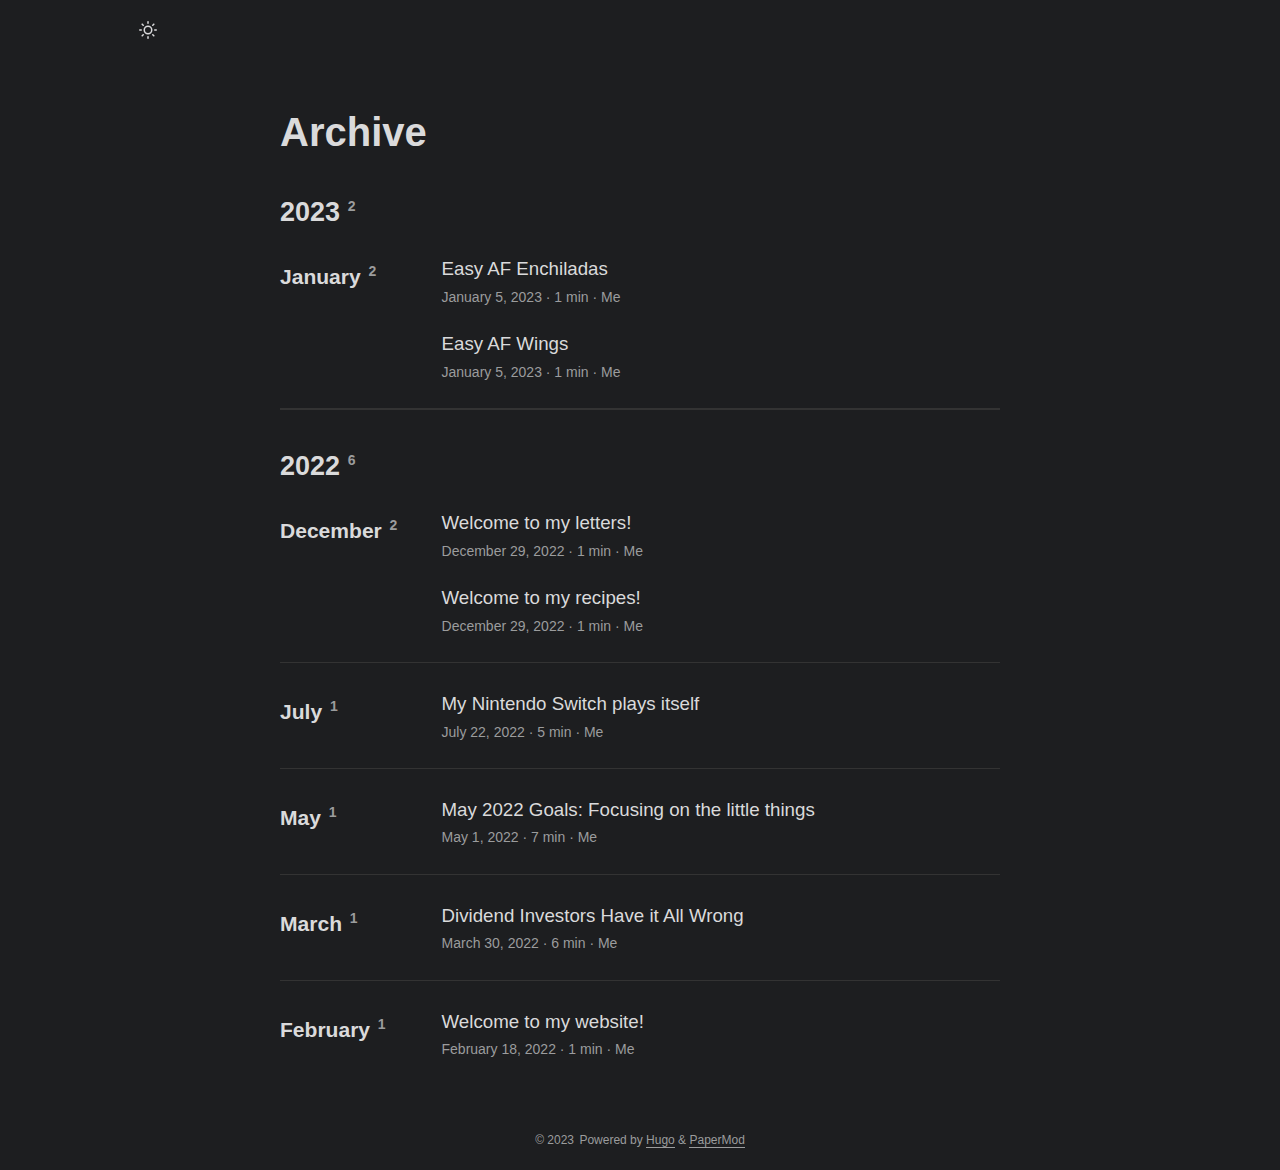
==== commit 1f919a8a: "deploy: 4d3fae5dd0d93722f688609e978e01c83d782d0e" ====
--- a/archives/index.html
+++ b/archives/index.html
@@ -1,4 +1,4 @@
-<!doctype html><html lang=en dir=auto><head><meta charset=utf-8><meta http-equiv=x-ua-compatible content="IE=edge"><meta name=viewport content="width=device-width,initial-scale=1,shrink-to-fit=no"><meta name=robots content="index, follow"><title>Archive |</title><meta name=keywords content><meta name=description content="archives"><meta name=author content="Me"><link rel=canonical href=https://loganthorneloe.com/archives/><meta name=google-site-verification content="XYZabc"><meta name=yandex-verification content="XYZabc"><meta name=msvalidate.01 content="XYZabc"><link crossorigin=anonymous href=/assets/css/stylesheet.min.c88963fe2d79462000fd0fb1b3737783c32855d340583e4523343f8735c787f0.css integrity="sha256-yIlj/i15RiAA/Q+xs3N3g8MoVdNAWD5FIzQ/hzXHh/A=" rel="preload stylesheet" as=style><link rel=icon href=https://loganthorneloe.com/favicon/favicon.ico><link rel=icon type=image/png sizes=16x16 href=https://loganthorneloe.com/favicon/favicon-16x16.ico><link rel=icon type=image/png sizes=32x32 href=https://loganthorneloe.com/favicon/favicon-32x32.ico><link rel=apple-touch-icon href=https://loganthorneloe.com/favicon/apple-touch-icon.png><link rel=mask-icon href=https://loganthorneloe.com/%3Clink%20/%20abs%20url%3E><meta name=theme-color content="#2e2e33"><meta name=msapplication-TileColor content="#2e2e33"><noscript><style>#theme-toggle,.top-link{display:none}</style></noscript><script type=application/javascript>var doNotTrack=!1;doNotTrack||(function(e,t,n,s,o,i,a){e.GoogleAnalyticsObject=o,e[o]=e[o]||function(){(e[o].q=e[o].q||[]).push(arguments)},e[o].l=1*new Date,i=t.createElement(n),a=t.getElementsByTagName(n)[0],i.async=1,i.src=s,a.parentNode.insertBefore(i,a)}(window,document,"script","https://www.google-analytics.com/analytics.js","ga"),ga("create","UA-123-45","auto"),ga("send","pageview"))</script><meta property="og:title" content="Archive"><meta property="og:description" content="archives"><meta property="og:type" content="article"><meta property="og:url" content="https://loganthorneloe.com/archives/"><meta property="og:image" content="https://loganthorneloe.com/full-cover.png"><meta property="article:section" content><meta name=twitter:card content="summary_large_image"><meta name=twitter:image content="https://loganthorneloe.com/full-cover.png"><meta name=twitter:title content="Archive"><meta name=twitter:description content="archives"><script type=application/ld+json>{"@context":"https://schema.org","@type":"BreadcrumbList","itemListElement":[{"@type":"ListItem","position":1,"name":"Archive","item":"https://loganthorneloe.com/archives/"}]}</script><script type=application/ld+json>{"@context":"https://schema.org","@type":"BlogPosting","headline":"Archive","name":"Archive","description":"archives","keywords":[],"articleBody":"","wordCount":"0","inLanguage":"en","datePublished":"0001-01-01T00:00:00Z","dateModified":"0001-01-01T00:00:00Z","author":{"@type":"Person","name":"Me"},"mainEntityOfPage":{"@type":"WebPage","@id":"https://loganthorneloe.com/archives/"},"publisher":{"@type":"Organization","name":"","logo":{"@type":"ImageObject","url":"https://loganthorneloe.com/favicon/favicon.ico"}}}</script></head><body class="list dark" id=top><script>localStorage.getItem("pref-theme")==="light"&&document.body.classList.remove("dark")</script><header class=header><nav class=nav><div class=logo><span class=logo-switches><button id=theme-toggle accesskey=t title="(Alt + T)"><svg id="moon" xmlns="http://www.w3.org/2000/svg" width="24" height="24" viewBox="0 0 24 24" fill="none" stroke="currentcolor" stroke-width="2" stroke-linecap="round" stroke-linejoin="round"><path d="M21 12.79A9 9 0 1111.21 3 7 7 0 0021 12.79z"/></svg><svg id="sun" xmlns="http://www.w3.org/2000/svg" width="24" height="24" viewBox="0 0 24 24" fill="none" stroke="currentcolor" stroke-width="2" stroke-linecap="round" stroke-linejoin="round"><circle cx="12" cy="12" r="5"/><line x1="12" y1="1" x2="12" y2="3"/><line x1="12" y1="21" x2="12" y2="23"/><line x1="4.22" y1="4.22" x2="5.64" y2="5.64"/><line x1="18.36" y1="18.36" x2="19.78" y2="19.78"/><line x1="1" y1="12" x2="3" y2="12"/><line x1="21" y1="12" x2="23" y2="12"/><line x1="4.22" y1="19.78" x2="5.64" y2="18.36"/><line x1="18.36" y1="5.64" x2="19.78" y2="4.22"/></svg></button></span></div><ul id=menu></ul></nav></header><main class=main><header class=page-header><h1>Archive</h1></header><div class=archive-year><h2 class=archive-year-header>2022<sup class=archive-count>&nbsp;&nbsp;6</sup></h2><div class=archive-month><h3 class=archive-month-header>December<sup class=archive-count>&nbsp;&nbsp;2</sup></h3><div class=archive-posts><div class=archive-entry><h3 class=archive-entry-title>Welcome to my letters!</h3><div class=archive-meta><span title='2022-12-29 19:55:15 -0600 -0600'>December 29, 2022</span>&nbsp;·&nbsp;1 min&nbsp;·&nbsp;Me</div><a class=entry-link aria-label="post link to Welcome to my letters!" href=https://loganthorneloe.com/letters/my-first-post/></a></div><div class=archive-entry><h3 class=archive-entry-title>Welcome to my recipes!</h3><div class=archive-meta><span title='2022-12-29 19:55:15 -0600 -0600'>December 29, 2022</span>&nbsp;·&nbsp;1 min&nbsp;·&nbsp;Me</div><a class=entry-link aria-label="post link to Welcome to my recipes!" href=https://loganthorneloe.com/recipes/my-first-post/></a></div></div></div><div class=archive-month><h3 class=archive-month-header>July<sup class=archive-count>&nbsp;&nbsp;1</sup></h3><div class=archive-posts><div class=archive-entry><h3 class=archive-entry-title>My Nintendo Switch plays itself</h3><div class=archive-meta><span title='2022-07-22 00:00:00 +0000 UTC'>July 22, 2022</span>&nbsp;·&nbsp;5 min&nbsp;·&nbsp;Me</div><a class=entry-link aria-label="post link to My Nintendo Switch plays itself" href=https://loganthorneloe.com/dev/auto_breeder/></a></div></div></div><div class=archive-month><h3 class=archive-month-header>May<sup class=archive-count>&nbsp;&nbsp;1</sup></h3><div class=archive-posts><div class=archive-entry><h3 class=archive-entry-title>May 2022 Goals: Focusing on the little things</h3><div class=archive-meta><span title='2022-05-01 00:00:00 +0000 UTC'>May 1, 2022</span>&nbsp;·&nbsp;7 min&nbsp;·&nbsp;Me</div><a class=entry-link aria-label="post link to May 2022 Goals: Focusing on the little things" href=https://loganthorneloe.com/posts/goals_2022/></a></div></div></div><div class=archive-month><h3 class=archive-month-header>March<sup class=archive-count>&nbsp;&nbsp;1</sup></h3><div class=archive-posts><div class=archive-entry><h3 class=archive-entry-title>Dividend Investors Have it All Wrong</h3><div class=archive-meta><span title='2022-03-30 08:40:13 -0600 -0600'>March 30, 2022</span>&nbsp;·&nbsp;6 min&nbsp;·&nbsp;Me</div><a class=entry-link aria-label="post link to Dividend Investors Have it All Wrong" href=https://loganthorneloe.com/posts/dividends/></a></div></div></div><div class=archive-month><h3 class=archive-month-header>February<sup class=archive-count>&nbsp;&nbsp;1</sup></h3><div class=archive-posts><div class=archive-entry><h3 class=archive-entry-title>Welcome to my website!</h3><div class=archive-meta><span title='2022-02-18 19:55:15 -0600 -0600'>February 18, 2022</span>&nbsp;·&nbsp;1 min&nbsp;·&nbsp;Me</div><a class=entry-link aria-label="post link to Welcome to my website!" href=https://loganthorneloe.com/posts/my-first-post/></a></div></div></div></div></main><footer class=footer><span>&copy; 2022 <a href=https://loganthorneloe.com/></a></span>
+<!doctype html><html lang=en dir=auto><head><meta charset=utf-8><meta http-equiv=x-ua-compatible content="IE=edge"><meta name=viewport content="width=device-width,initial-scale=1,shrink-to-fit=no"><meta name=robots content="index, follow"><title>Archive |</title><meta name=keywords content><meta name=description content="archives"><meta name=author content="Me"><link rel=canonical href=https://loganthorneloe.com/archives/><meta name=google-site-verification content="XYZabc"><meta name=yandex-verification content="XYZabc"><meta name=msvalidate.01 content="XYZabc"><link crossorigin=anonymous href=/assets/css/stylesheet.min.c88963fe2d79462000fd0fb1b3737783c32855d340583e4523343f8735c787f0.css integrity="sha256-yIlj/i15RiAA/Q+xs3N3g8MoVdNAWD5FIzQ/hzXHh/A=" rel="preload stylesheet" as=style><link rel=icon href=https://loganthorneloe.com/favicon/favicon.ico><link rel=icon type=image/png sizes=16x16 href=https://loganthorneloe.com/favicon/favicon-16x16.ico><link rel=icon type=image/png sizes=32x32 href=https://loganthorneloe.com/favicon/favicon-32x32.ico><link rel=apple-touch-icon href=https://loganthorneloe.com/favicon/apple-touch-icon.png><link rel=mask-icon href=https://loganthorneloe.com/%3Clink%20/%20abs%20url%3E><meta name=theme-color content="#2e2e33"><meta name=msapplication-TileColor content="#2e2e33"><noscript><style>#theme-toggle,.top-link{display:none}</style></noscript><script type=application/javascript>var doNotTrack=!1;doNotTrack||(function(e,t,n,s,o,i,a){e.GoogleAnalyticsObject=o,e[o]=e[o]||function(){(e[o].q=e[o].q||[]).push(arguments)},e[o].l=1*new Date,i=t.createElement(n),a=t.getElementsByTagName(n)[0],i.async=1,i.src=s,a.parentNode.insertBefore(i,a)}(window,document,"script","https://www.google-analytics.com/analytics.js","ga"),ga("create","UA-123-45","auto"),ga("send","pageview"))</script><meta property="og:title" content="Archive"><meta property="og:description" content="archives"><meta property="og:type" content="article"><meta property="og:url" content="https://loganthorneloe.com/archives/"><meta property="og:image" content="https://loganthorneloe.com/full-cover.png"><meta property="article:section" content><meta name=twitter:card content="summary_large_image"><meta name=twitter:image content="https://loganthorneloe.com/full-cover.png"><meta name=twitter:title content="Archive"><meta name=twitter:description content="archives"><script type=application/ld+json>{"@context":"https://schema.org","@type":"BreadcrumbList","itemListElement":[{"@type":"ListItem","position":1,"name":"Archive","item":"https://loganthorneloe.com/archives/"}]}</script><script type=application/ld+json>{"@context":"https://schema.org","@type":"BlogPosting","headline":"Archive","name":"Archive","description":"archives","keywords":[],"articleBody":"","wordCount":"0","inLanguage":"en","datePublished":"0001-01-01T00:00:00Z","dateModified":"0001-01-01T00:00:00Z","author":{"@type":"Person","name":"Me"},"mainEntityOfPage":{"@type":"WebPage","@id":"https://loganthorneloe.com/archives/"},"publisher":{"@type":"Organization","name":"","logo":{"@type":"ImageObject","url":"https://loganthorneloe.com/favicon/favicon.ico"}}}</script></head><body class="list dark" id=top><script>localStorage.getItem("pref-theme")==="light"&&document.body.classList.remove("dark")</script><header class=header><nav class=nav><div class=logo><span class=logo-switches><button id=theme-toggle accesskey=t title="(Alt + T)"><svg id="moon" xmlns="http://www.w3.org/2000/svg" width="24" height="24" viewBox="0 0 24 24" fill="none" stroke="currentcolor" stroke-width="2" stroke-linecap="round" stroke-linejoin="round"><path d="M21 12.79A9 9 0 1111.21 3 7 7 0 0021 12.79z"/></svg><svg id="sun" xmlns="http://www.w3.org/2000/svg" width="24" height="24" viewBox="0 0 24 24" fill="none" stroke="currentcolor" stroke-width="2" stroke-linecap="round" stroke-linejoin="round"><circle cx="12" cy="12" r="5"/><line x1="12" y1="1" x2="12" y2="3"/><line x1="12" y1="21" x2="12" y2="23"/><line x1="4.22" y1="4.22" x2="5.64" y2="5.64"/><line x1="18.36" y1="18.36" x2="19.78" y2="19.78"/><line x1="1" y1="12" x2="3" y2="12"/><line x1="21" y1="12" x2="23" y2="12"/><line x1="4.22" y1="19.78" x2="5.64" y2="18.36"/><line x1="18.36" y1="5.64" x2="19.78" y2="4.22"/></svg></button></span></div><ul id=menu></ul></nav></header><main class=main><header class=page-header><h1>Archive</h1></header><div class=archive-year><h2 class=archive-year-header>2023<sup class=archive-count>&nbsp;&nbsp;2</sup></h2><div class=archive-month><h3 class=archive-month-header>January<sup class=archive-count>&nbsp;&nbsp;2</sup></h3><div class=archive-posts><div class=archive-entry><h3 class=archive-entry-title>Easy AF Enchiladas</h3><div class=archive-meta><span title='2023-01-05 00:00:00 +0000 UTC'>January 5, 2023</span>&nbsp;·&nbsp;1 min&nbsp;·&nbsp;Me</div><a class=entry-link aria-label="post link to Easy AF Enchiladas" href=https://loganthorneloe.com/recipes/easy_af_enchiladas/></a></div><div class=archive-entry><h3 class=archive-entry-title>Easy AF Wings</h3><div class=archive-meta><span title='2023-01-05 00:00:00 +0000 UTC'>January 5, 2023</span>&nbsp;·&nbsp;1 min&nbsp;·&nbsp;Me</div><a class=entry-link aria-label="post link to Easy AF Wings" href=https://loganthorneloe.com/recipes/easy_af_wings/></a></div></div></div></div><div class=archive-year><h2 class=archive-year-header>2022<sup class=archive-count>&nbsp;&nbsp;6</sup></h2><div class=archive-month><h3 class=archive-month-header>December<sup class=archive-count>&nbsp;&nbsp;2</sup></h3><div class=archive-posts><div class=archive-entry><h3 class=archive-entry-title>Welcome to my letters!</h3><div class=archive-meta><span title='2022-12-29 19:55:15 -0600 -0600'>December 29, 2022</span>&nbsp;·&nbsp;1 min&nbsp;·&nbsp;Me</div><a class=entry-link aria-label="post link to Welcome to my letters!" href=https://loganthorneloe.com/letters/my-first-post/></a></div><div class=archive-entry><h3 class=archive-entry-title>Welcome to my recipes!</h3><div class=archive-meta><span title='2022-12-29 19:55:15 -0600 -0600'>December 29, 2022</span>&nbsp;·&nbsp;1 min&nbsp;·&nbsp;Me</div><a class=entry-link aria-label="post link to Welcome to my recipes!" href=https://loganthorneloe.com/recipes/my-first-post/></a></div></div></div><div class=archive-month><h3 class=archive-month-header>July<sup class=archive-count>&nbsp;&nbsp;1</sup></h3><div class=archive-posts><div class=archive-entry><h3 class=archive-entry-title>My Nintendo Switch plays itself</h3><div class=archive-meta><span title='2022-07-22 00:00:00 +0000 UTC'>July 22, 2022</span>&nbsp;·&nbsp;5 min&nbsp;·&nbsp;Me</div><a class=entry-link aria-label="post link to My Nintendo Switch plays itself" href=https://loganthorneloe.com/dev/auto_breeder/></a></div></div></div><div class=archive-month><h3 class=archive-month-header>May<sup class=archive-count>&nbsp;&nbsp;1</sup></h3><div class=archive-posts><div class=archive-entry><h3 class=archive-entry-title>May 2022 Goals: Focusing on the little things</h3><div class=archive-meta><span title='2022-05-01 00:00:00 +0000 UTC'>May 1, 2022</span>&nbsp;·&nbsp;7 min&nbsp;·&nbsp;Me</div><a class=entry-link aria-label="post link to May 2022 Goals: Focusing on the little things" href=https://loganthorneloe.com/posts/goals_2022/></a></div></div></div><div class=archive-month><h3 class=archive-month-header>March<sup class=archive-count>&nbsp;&nbsp;1</sup></h3><div class=archive-posts><div class=archive-entry><h3 class=archive-entry-title>Dividend Investors Have it All Wrong</h3><div class=archive-meta><span title='2022-03-30 08:40:13 -0600 -0600'>March 30, 2022</span>&nbsp;·&nbsp;6 min&nbsp;·&nbsp;Me</div><a class=entry-link aria-label="post link to Dividend Investors Have it All Wrong" href=https://loganthorneloe.com/posts/dividends/></a></div></div></div><div class=archive-month><h3 class=archive-month-header>February<sup class=archive-count>&nbsp;&nbsp;1</sup></h3><div class=archive-posts><div class=archive-entry><h3 class=archive-entry-title>Welcome to my website!</h3><div class=archive-meta><span title='2022-02-18 19:55:15 -0600 -0600'>February 18, 2022</span>&nbsp;·&nbsp;1 min&nbsp;·&nbsp;Me</div><a class=entry-link aria-label="post link to Welcome to my website!" href=https://loganthorneloe.com/posts/my-first-post/></a></div></div></div></div></main><footer class=footer><span>&copy; 2023 <a href=https://loganthorneloe.com/></a></span>
 <span>Powered by
 <a href=https://gohugo.io/ rel="noopener noreferrer" target=_blank>Hugo</a> &
         <a href=https://git.io/hugopapermod rel=noopener target=_blank>PaperMod</a></span></footer><a href=#top aria-label="go to top" title="Go to Top (Alt + G)" class=top-link id=top-link accesskey=g><svg xmlns="http://www.w3.org/2000/svg" viewBox="0 0 12 6" fill="currentcolor"><path d="M12 6H0l6-6z"/></svg></a><script>let menu=document.getElementById("menu");menu&&(menu.scrollLeft=localStorage.getItem("menu-scroll-position"),menu.onscroll=function(){localStorage.setItem("menu-scroll-position",menu.scrollLeft)}),document.querySelectorAll('a[href^="#"]').forEach(e=>{e.addEventListener("click",function(e){e.preventDefault();var t=this.getAttribute("href").substr(1);window.matchMedia("(prefers-reduced-motion: reduce)").matches?document.querySelector(`[id='${decodeURIComponent(t)}']`).scrollIntoView():document.querySelector(`[id='${decodeURIComponent(t)}']`).scrollIntoView({behavior:"smooth"}),t==="top"?history.replaceState(null,null," "):history.pushState(null,null,`#${t}`)})})</script><script>var mybutton=document.getElementById("top-link");window.onscroll=function(){document.body.scrollTop>800||document.documentElement.scrollTop>800?(mybutton.style.visibility="visible",mybutton.style.opacity="1"):(mybutton.style.visibility="hidden",mybutton.style.opacity="0")}</script><script>document.getElementById("theme-toggle").addEventListener("click",()=>{document.body.className.includes("dark")?(document.body.classList.remove("dark"),localStorage.setItem("pref-theme","light")):(document.body.classList.add("dark"),localStorage.setItem("pref-theme","dark"))})</script></body></html>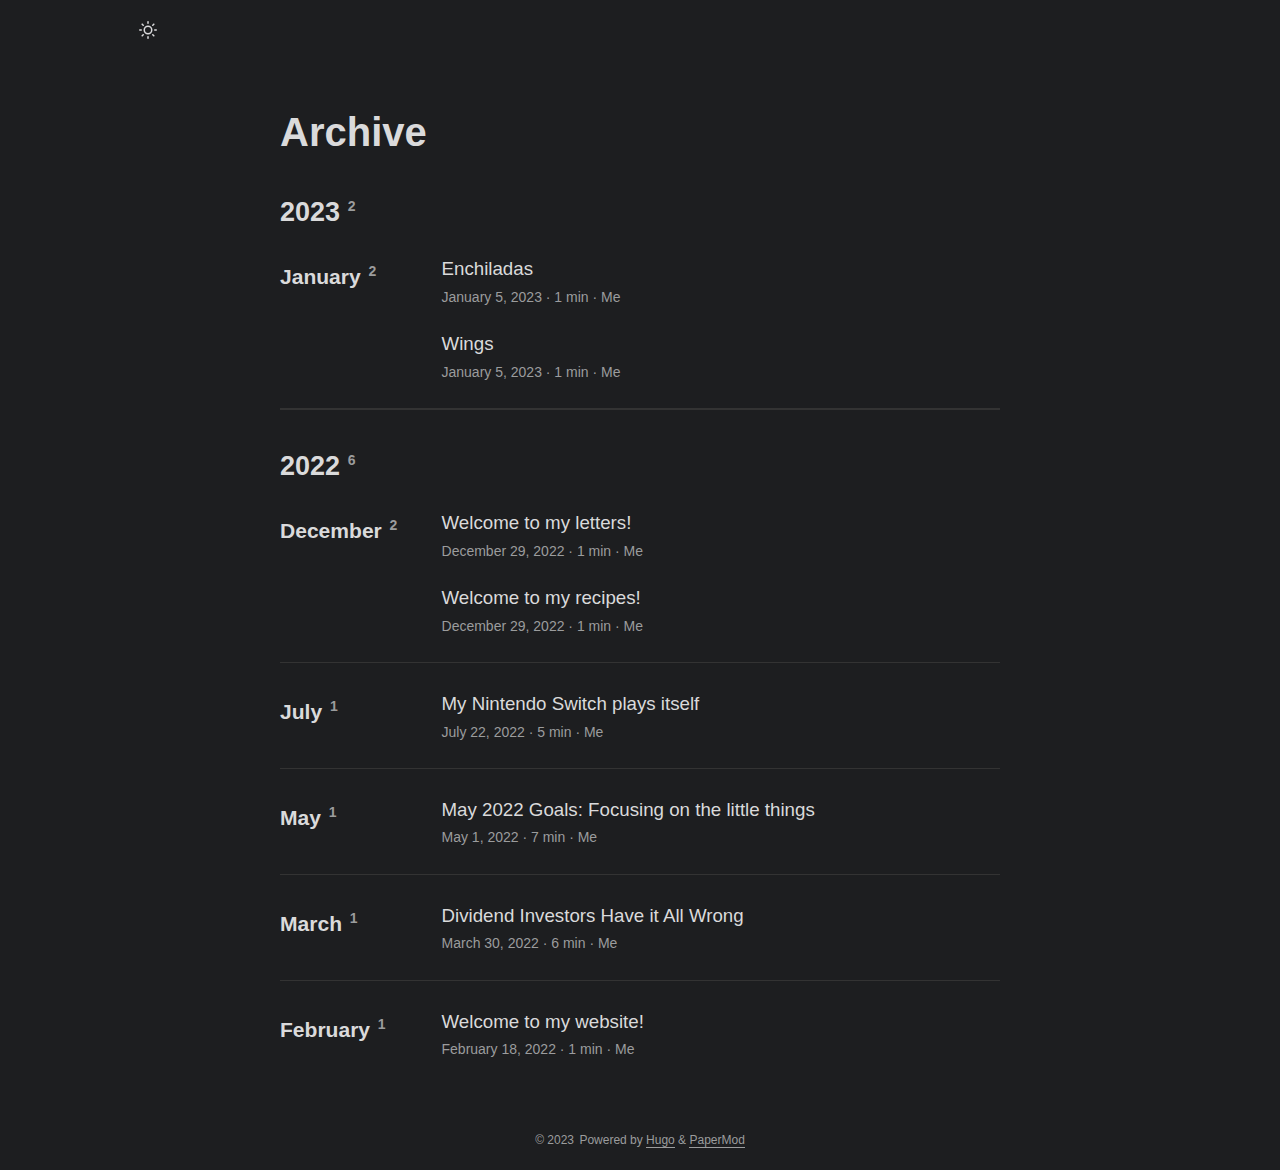
==== commit 3d07d327: "deploy: 39dad97b28781b7c6d93efe799625c59ed04fcd1" ====
--- a/archives/index.html
+++ b/archives/index.html
@@ -1,4 +1,4 @@
-<!doctype html><html lang=en dir=auto><head><meta charset=utf-8><meta http-equiv=x-ua-compatible content="IE=edge"><meta name=viewport content="width=device-width,initial-scale=1,shrink-to-fit=no"><meta name=robots content="index, follow"><title>Archive |</title><meta name=keywords content><meta name=description content="archives"><meta name=author content="Me"><link rel=canonical href=https://loganthorneloe.com/archives/><meta name=google-site-verification content="XYZabc"><meta name=yandex-verification content="XYZabc"><meta name=msvalidate.01 content="XYZabc"><link crossorigin=anonymous href=/assets/css/stylesheet.min.c88963fe2d79462000fd0fb1b3737783c32855d340583e4523343f8735c787f0.css integrity="sha256-yIlj/i15RiAA/Q+xs3N3g8MoVdNAWD5FIzQ/hzXHh/A=" rel="preload stylesheet" as=style><link rel=icon href=https://loganthorneloe.com/favicon/favicon.ico><link rel=icon type=image/png sizes=16x16 href=https://loganthorneloe.com/favicon/favicon-16x16.ico><link rel=icon type=image/png sizes=32x32 href=https://loganthorneloe.com/favicon/favicon-32x32.ico><link rel=apple-touch-icon href=https://loganthorneloe.com/favicon/apple-touch-icon.png><link rel=mask-icon href=https://loganthorneloe.com/%3Clink%20/%20abs%20url%3E><meta name=theme-color content="#2e2e33"><meta name=msapplication-TileColor content="#2e2e33"><noscript><style>#theme-toggle,.top-link{display:none}</style></noscript><script type=application/javascript>var doNotTrack=!1;doNotTrack||(function(e,t,n,s,o,i,a){e.GoogleAnalyticsObject=o,e[o]=e[o]||function(){(e[o].q=e[o].q||[]).push(arguments)},e[o].l=1*new Date,i=t.createElement(n),a=t.getElementsByTagName(n)[0],i.async=1,i.src=s,a.parentNode.insertBefore(i,a)}(window,document,"script","https://www.google-analytics.com/analytics.js","ga"),ga("create","UA-123-45","auto"),ga("send","pageview"))</script><meta property="og:title" content="Archive"><meta property="og:description" content="archives"><meta property="og:type" content="article"><meta property="og:url" content="https://loganthorneloe.com/archives/"><meta property="og:image" content="https://loganthorneloe.com/full-cover.png"><meta property="article:section" content><meta name=twitter:card content="summary_large_image"><meta name=twitter:image content="https://loganthorneloe.com/full-cover.png"><meta name=twitter:title content="Archive"><meta name=twitter:description content="archives"><script type=application/ld+json>{"@context":"https://schema.org","@type":"BreadcrumbList","itemListElement":[{"@type":"ListItem","position":1,"name":"Archive","item":"https://loganthorneloe.com/archives/"}]}</script><script type=application/ld+json>{"@context":"https://schema.org","@type":"BlogPosting","headline":"Archive","name":"Archive","description":"archives","keywords":[],"articleBody":"","wordCount":"0","inLanguage":"en","datePublished":"0001-01-01T00:00:00Z","dateModified":"0001-01-01T00:00:00Z","author":{"@type":"Person","name":"Me"},"mainEntityOfPage":{"@type":"WebPage","@id":"https://loganthorneloe.com/archives/"},"publisher":{"@type":"Organization","name":"","logo":{"@type":"ImageObject","url":"https://loganthorneloe.com/favicon/favicon.ico"}}}</script></head><body class="list dark" id=top><script>localStorage.getItem("pref-theme")==="light"&&document.body.classList.remove("dark")</script><header class=header><nav class=nav><div class=logo><span class=logo-switches><button id=theme-toggle accesskey=t title="(Alt + T)"><svg id="moon" xmlns="http://www.w3.org/2000/svg" width="24" height="24" viewBox="0 0 24 24" fill="none" stroke="currentcolor" stroke-width="2" stroke-linecap="round" stroke-linejoin="round"><path d="M21 12.79A9 9 0 1111.21 3 7 7 0 0021 12.79z"/></svg><svg id="sun" xmlns="http://www.w3.org/2000/svg" width="24" height="24" viewBox="0 0 24 24" fill="none" stroke="currentcolor" stroke-width="2" stroke-linecap="round" stroke-linejoin="round"><circle cx="12" cy="12" r="5"/><line x1="12" y1="1" x2="12" y2="3"/><line x1="12" y1="21" x2="12" y2="23"/><line x1="4.22" y1="4.22" x2="5.64" y2="5.64"/><line x1="18.36" y1="18.36" x2="19.78" y2="19.78"/><line x1="1" y1="12" x2="3" y2="12"/><line x1="21" y1="12" x2="23" y2="12"/><line x1="4.22" y1="19.78" x2="5.64" y2="18.36"/><line x1="18.36" y1="5.64" x2="19.78" y2="4.22"/></svg></button></span></div><ul id=menu></ul></nav></header><main class=main><header class=page-header><h1>Archive</h1></header><div class=archive-year><h2 class=archive-year-header>2023<sup class=archive-count>&nbsp;&nbsp;2</sup></h2><div class=archive-month><h3 class=archive-month-header>January<sup class=archive-count>&nbsp;&nbsp;2</sup></h3><div class=archive-posts><div class=archive-entry><h3 class=archive-entry-title>Easy AF Enchiladas</h3><div class=archive-meta><span title='2023-01-05 00:00:00 +0000 UTC'>January 5, 2023</span>&nbsp;·&nbsp;1 min&nbsp;·&nbsp;Me</div><a class=entry-link aria-label="post link to Easy AF Enchiladas" href=https://loganthorneloe.com/recipes/easy_af_enchiladas/></a></div><div class=archive-entry><h3 class=archive-entry-title>Easy AF Wings</h3><div class=archive-meta><span title='2023-01-05 00:00:00 +0000 UTC'>January 5, 2023</span>&nbsp;·&nbsp;1 min&nbsp;·&nbsp;Me</div><a class=entry-link aria-label="post link to Easy AF Wings" href=https://loganthorneloe.com/recipes/easy_af_wings/></a></div></div></div></div><div class=archive-year><h2 class=archive-year-header>2022<sup class=archive-count>&nbsp;&nbsp;6</sup></h2><div class=archive-month><h3 class=archive-month-header>December<sup class=archive-count>&nbsp;&nbsp;2</sup></h3><div class=archive-posts><div class=archive-entry><h3 class=archive-entry-title>Welcome to my letters!</h3><div class=archive-meta><span title='2022-12-29 19:55:15 -0600 -0600'>December 29, 2022</span>&nbsp;·&nbsp;1 min&nbsp;·&nbsp;Me</div><a class=entry-link aria-label="post link to Welcome to my letters!" href=https://loganthorneloe.com/letters/my-first-post/></a></div><div class=archive-entry><h3 class=archive-entry-title>Welcome to my recipes!</h3><div class=archive-meta><span title='2022-12-29 19:55:15 -0600 -0600'>December 29, 2022</span>&nbsp;·&nbsp;1 min&nbsp;·&nbsp;Me</div><a class=entry-link aria-label="post link to Welcome to my recipes!" href=https://loganthorneloe.com/recipes/my-first-post/></a></div></div></div><div class=archive-month><h3 class=archive-month-header>July<sup class=archive-count>&nbsp;&nbsp;1</sup></h3><div class=archive-posts><div class=archive-entry><h3 class=archive-entry-title>My Nintendo Switch plays itself</h3><div class=archive-meta><span title='2022-07-22 00:00:00 +0000 UTC'>July 22, 2022</span>&nbsp;·&nbsp;5 min&nbsp;·&nbsp;Me</div><a class=entry-link aria-label="post link to My Nintendo Switch plays itself" href=https://loganthorneloe.com/dev/auto_breeder/></a></div></div></div><div class=archive-month><h3 class=archive-month-header>May<sup class=archive-count>&nbsp;&nbsp;1</sup></h3><div class=archive-posts><div class=archive-entry><h3 class=archive-entry-title>May 2022 Goals: Focusing on the little things</h3><div class=archive-meta><span title='2022-05-01 00:00:00 +0000 UTC'>May 1, 2022</span>&nbsp;·&nbsp;7 min&nbsp;·&nbsp;Me</div><a class=entry-link aria-label="post link to May 2022 Goals: Focusing on the little things" href=https://loganthorneloe.com/posts/goals_2022/></a></div></div></div><div class=archive-month><h3 class=archive-month-header>March<sup class=archive-count>&nbsp;&nbsp;1</sup></h3><div class=archive-posts><div class=archive-entry><h3 class=archive-entry-title>Dividend Investors Have it All Wrong</h3><div class=archive-meta><span title='2022-03-30 08:40:13 -0600 -0600'>March 30, 2022</span>&nbsp;·&nbsp;6 min&nbsp;·&nbsp;Me</div><a class=entry-link aria-label="post link to Dividend Investors Have it All Wrong" href=https://loganthorneloe.com/posts/dividends/></a></div></div></div><div class=archive-month><h3 class=archive-month-header>February<sup class=archive-count>&nbsp;&nbsp;1</sup></h3><div class=archive-posts><div class=archive-entry><h3 class=archive-entry-title>Welcome to my website!</h3><div class=archive-meta><span title='2022-02-18 19:55:15 -0600 -0600'>February 18, 2022</span>&nbsp;·&nbsp;1 min&nbsp;·&nbsp;Me</div><a class=entry-link aria-label="post link to Welcome to my website!" href=https://loganthorneloe.com/posts/my-first-post/></a></div></div></div></div></main><footer class=footer><span>&copy; 2023 <a href=https://loganthorneloe.com/></a></span>
+<!doctype html><html lang=en dir=auto><head><meta charset=utf-8><meta http-equiv=x-ua-compatible content="IE=edge"><meta name=viewport content="width=device-width,initial-scale=1,shrink-to-fit=no"><meta name=robots content="index, follow"><title>Archive |</title><meta name=keywords content><meta name=description content="archives"><meta name=author content="Me"><link rel=canonical href=https://loganthorneloe.com/archives/><meta name=google-site-verification content="XYZabc"><meta name=yandex-verification content="XYZabc"><meta name=msvalidate.01 content="XYZabc"><link crossorigin=anonymous href=/assets/css/stylesheet.min.c88963fe2d79462000fd0fb1b3737783c32855d340583e4523343f8735c787f0.css integrity="sha256-yIlj/i15RiAA/Q+xs3N3g8MoVdNAWD5FIzQ/hzXHh/A=" rel="preload stylesheet" as=style><link rel=icon href=https://loganthorneloe.com/favicon/favicon.ico><link rel=icon type=image/png sizes=16x16 href=https://loganthorneloe.com/favicon/favicon-16x16.ico><link rel=icon type=image/png sizes=32x32 href=https://loganthorneloe.com/favicon/favicon-32x32.ico><link rel=apple-touch-icon href=https://loganthorneloe.com/favicon/apple-touch-icon.png><link rel=mask-icon href=https://loganthorneloe.com/%3Clink%20/%20abs%20url%3E><meta name=theme-color content="#2e2e33"><meta name=msapplication-TileColor content="#2e2e33"><noscript><style>#theme-toggle,.top-link{display:none}</style></noscript><script type=application/javascript>var doNotTrack=!1;doNotTrack||(function(e,t,n,s,o,i,a){e.GoogleAnalyticsObject=o,e[o]=e[o]||function(){(e[o].q=e[o].q||[]).push(arguments)},e[o].l=1*new Date,i=t.createElement(n),a=t.getElementsByTagName(n)[0],i.async=1,i.src=s,a.parentNode.insertBefore(i,a)}(window,document,"script","https://www.google-analytics.com/analytics.js","ga"),ga("create","UA-123-45","auto"),ga("send","pageview"))</script><meta property="og:title" content="Archive"><meta property="og:description" content="archives"><meta property="og:type" content="article"><meta property="og:url" content="https://loganthorneloe.com/archives/"><meta property="og:image" content="https://loganthorneloe.com/full-cover.png"><meta property="article:section" content><meta name=twitter:card content="summary_large_image"><meta name=twitter:image content="https://loganthorneloe.com/full-cover.png"><meta name=twitter:title content="Archive"><meta name=twitter:description content="archives"><script type=application/ld+json>{"@context":"https://schema.org","@type":"BreadcrumbList","itemListElement":[{"@type":"ListItem","position":1,"name":"Archive","item":"https://loganthorneloe.com/archives/"}]}</script><script type=application/ld+json>{"@context":"https://schema.org","@type":"BlogPosting","headline":"Archive","name":"Archive","description":"archives","keywords":[],"articleBody":"","wordCount":"0","inLanguage":"en","datePublished":"0001-01-01T00:00:00Z","dateModified":"0001-01-01T00:00:00Z","author":{"@type":"Person","name":"Me"},"mainEntityOfPage":{"@type":"WebPage","@id":"https://loganthorneloe.com/archives/"},"publisher":{"@type":"Organization","name":"","logo":{"@type":"ImageObject","url":"https://loganthorneloe.com/favicon/favicon.ico"}}}</script></head><body class="list dark" id=top><script>localStorage.getItem("pref-theme")==="light"&&document.body.classList.remove("dark")</script><header class=header><nav class=nav><div class=logo><span class=logo-switches><button id=theme-toggle accesskey=t title="(Alt + T)"><svg id="moon" xmlns="http://www.w3.org/2000/svg" width="24" height="24" viewBox="0 0 24 24" fill="none" stroke="currentcolor" stroke-width="2" stroke-linecap="round" stroke-linejoin="round"><path d="M21 12.79A9 9 0 1111.21 3 7 7 0 0021 12.79z"/></svg><svg id="sun" xmlns="http://www.w3.org/2000/svg" width="24" height="24" viewBox="0 0 24 24" fill="none" stroke="currentcolor" stroke-width="2" stroke-linecap="round" stroke-linejoin="round"><circle cx="12" cy="12" r="5"/><line x1="12" y1="1" x2="12" y2="3"/><line x1="12" y1="21" x2="12" y2="23"/><line x1="4.22" y1="4.22" x2="5.64" y2="5.64"/><line x1="18.36" y1="18.36" x2="19.78" y2="19.78"/><line x1="1" y1="12" x2="3" y2="12"/><line x1="21" y1="12" x2="23" y2="12"/><line x1="4.22" y1="19.78" x2="5.64" y2="18.36"/><line x1="18.36" y1="5.64" x2="19.78" y2="4.22"/></svg></button></span></div><ul id=menu></ul></nav></header><main class=main><header class=page-header><h1>Archive</h1></header><div class=archive-year><h2 class=archive-year-header>2023<sup class=archive-count>&nbsp;&nbsp;2</sup></h2><div class=archive-month><h3 class=archive-month-header>January<sup class=archive-count>&nbsp;&nbsp;2</sup></h3><div class=archive-posts><div class=archive-entry><h3 class=archive-entry-title>Enchiladas</h3><div class=archive-meta><span title='2023-01-05 00:00:00 +0000 UTC'>January 5, 2023</span>&nbsp;·&nbsp;1 min&nbsp;·&nbsp;Me</div><a class=entry-link aria-label="post link to Enchiladas" href=https://loganthorneloe.com/recipes/easy_af_enchiladas/></a></div><div class=archive-entry><h3 class=archive-entry-title>Wings</h3><div class=archive-meta><span title='2023-01-05 00:00:00 +0000 UTC'>January 5, 2023</span>&nbsp;·&nbsp;1 min&nbsp;·&nbsp;Me</div><a class=entry-link aria-label="post link to Wings" href=https://loganthorneloe.com/recipes/easy_af_wings/></a></div></div></div></div><div class=archive-year><h2 class=archive-year-header>2022<sup class=archive-count>&nbsp;&nbsp;6</sup></h2><div class=archive-month><h3 class=archive-month-header>December<sup class=archive-count>&nbsp;&nbsp;2</sup></h3><div class=archive-posts><div class=archive-entry><h3 class=archive-entry-title>Welcome to my letters!</h3><div class=archive-meta><span title='2022-12-29 19:55:15 -0600 -0600'>December 29, 2022</span>&nbsp;·&nbsp;1 min&nbsp;·&nbsp;Me</div><a class=entry-link aria-label="post link to Welcome to my letters!" href=https://loganthorneloe.com/letters/my-first-post/></a></div><div class=archive-entry><h3 class=archive-entry-title>Welcome to my recipes!</h3><div class=archive-meta><span title='2022-12-29 19:55:15 -0600 -0600'>December 29, 2022</span>&nbsp;·&nbsp;1 min&nbsp;·&nbsp;Me</div><a class=entry-link aria-label="post link to Welcome to my recipes!" href=https://loganthorneloe.com/recipes/my-first-post/></a></div></div></div><div class=archive-month><h3 class=archive-month-header>July<sup class=archive-count>&nbsp;&nbsp;1</sup></h3><div class=archive-posts><div class=archive-entry><h3 class=archive-entry-title>My Nintendo Switch plays itself</h3><div class=archive-meta><span title='2022-07-22 00:00:00 +0000 UTC'>July 22, 2022</span>&nbsp;·&nbsp;5 min&nbsp;·&nbsp;Me</div><a class=entry-link aria-label="post link to My Nintendo Switch plays itself" href=https://loganthorneloe.com/dev/auto_breeder/></a></div></div></div><div class=archive-month><h3 class=archive-month-header>May<sup class=archive-count>&nbsp;&nbsp;1</sup></h3><div class=archive-posts><div class=archive-entry><h3 class=archive-entry-title>May 2022 Goals: Focusing on the little things</h3><div class=archive-meta><span title='2022-05-01 00:00:00 +0000 UTC'>May 1, 2022</span>&nbsp;·&nbsp;7 min&nbsp;·&nbsp;Me</div><a class=entry-link aria-label="post link to May 2022 Goals: Focusing on the little things" href=https://loganthorneloe.com/posts/goals_2022/></a></div></div></div><div class=archive-month><h3 class=archive-month-header>March<sup class=archive-count>&nbsp;&nbsp;1</sup></h3><div class=archive-posts><div class=archive-entry><h3 class=archive-entry-title>Dividend Investors Have it All Wrong</h3><div class=archive-meta><span title='2022-03-30 08:40:13 -0600 -0600'>March 30, 2022</span>&nbsp;·&nbsp;6 min&nbsp;·&nbsp;Me</div><a class=entry-link aria-label="post link to Dividend Investors Have it All Wrong" href=https://loganthorneloe.com/posts/dividends/></a></div></div></div><div class=archive-month><h3 class=archive-month-header>February<sup class=archive-count>&nbsp;&nbsp;1</sup></h3><div class=archive-posts><div class=archive-entry><h3 class=archive-entry-title>Welcome to my website!</h3><div class=archive-meta><span title='2022-02-18 19:55:15 -0600 -0600'>February 18, 2022</span>&nbsp;·&nbsp;1 min&nbsp;·&nbsp;Me</div><a class=entry-link aria-label="post link to Welcome to my website!" href=https://loganthorneloe.com/posts/my-first-post/></a></div></div></div></div></main><footer class=footer><span>&copy; 2023 <a href=https://loganthorneloe.com/></a></span>
 <span>Powered by
 <a href=https://gohugo.io/ rel="noopener noreferrer" target=_blank>Hugo</a> &
         <a href=https://git.io/hugopapermod rel=noopener target=_blank>PaperMod</a></span></footer><a href=#top aria-label="go to top" title="Go to Top (Alt + G)" class=top-link id=top-link accesskey=g><svg xmlns="http://www.w3.org/2000/svg" viewBox="0 0 12 6" fill="currentcolor"><path d="M12 6H0l6-6z"/></svg></a><script>let menu=document.getElementById("menu");menu&&(menu.scrollLeft=localStorage.getItem("menu-scroll-position"),menu.onscroll=function(){localStorage.setItem("menu-scroll-position",menu.scrollLeft)}),document.querySelectorAll('a[href^="#"]').forEach(e=>{e.addEventListener("click",function(e){e.preventDefault();var t=this.getAttribute("href").substr(1);window.matchMedia("(prefers-reduced-motion: reduce)").matches?document.querySelector(`[id='${decodeURIComponent(t)}']`).scrollIntoView():document.querySelector(`[id='${decodeURIComponent(t)}']`).scrollIntoView({behavior:"smooth"}),t==="top"?history.replaceState(null,null," "):history.pushState(null,null,`#${t}`)})})</script><script>var mybutton=document.getElementById("top-link");window.onscroll=function(){document.body.scrollTop>800||document.documentElement.scrollTop>800?(mybutton.style.visibility="visible",mybutton.style.opacity="1"):(mybutton.style.visibility="hidden",mybutton.style.opacity="0")}</script><script>document.getElementById("theme-toggle").addEventListener("click",()=>{document.body.className.includes("dark")?(document.body.classList.remove("dark"),localStorage.setItem("pref-theme","light")):(document.body.classList.add("dark"),localStorage.setItem("pref-theme","dark"))})</script></body></html>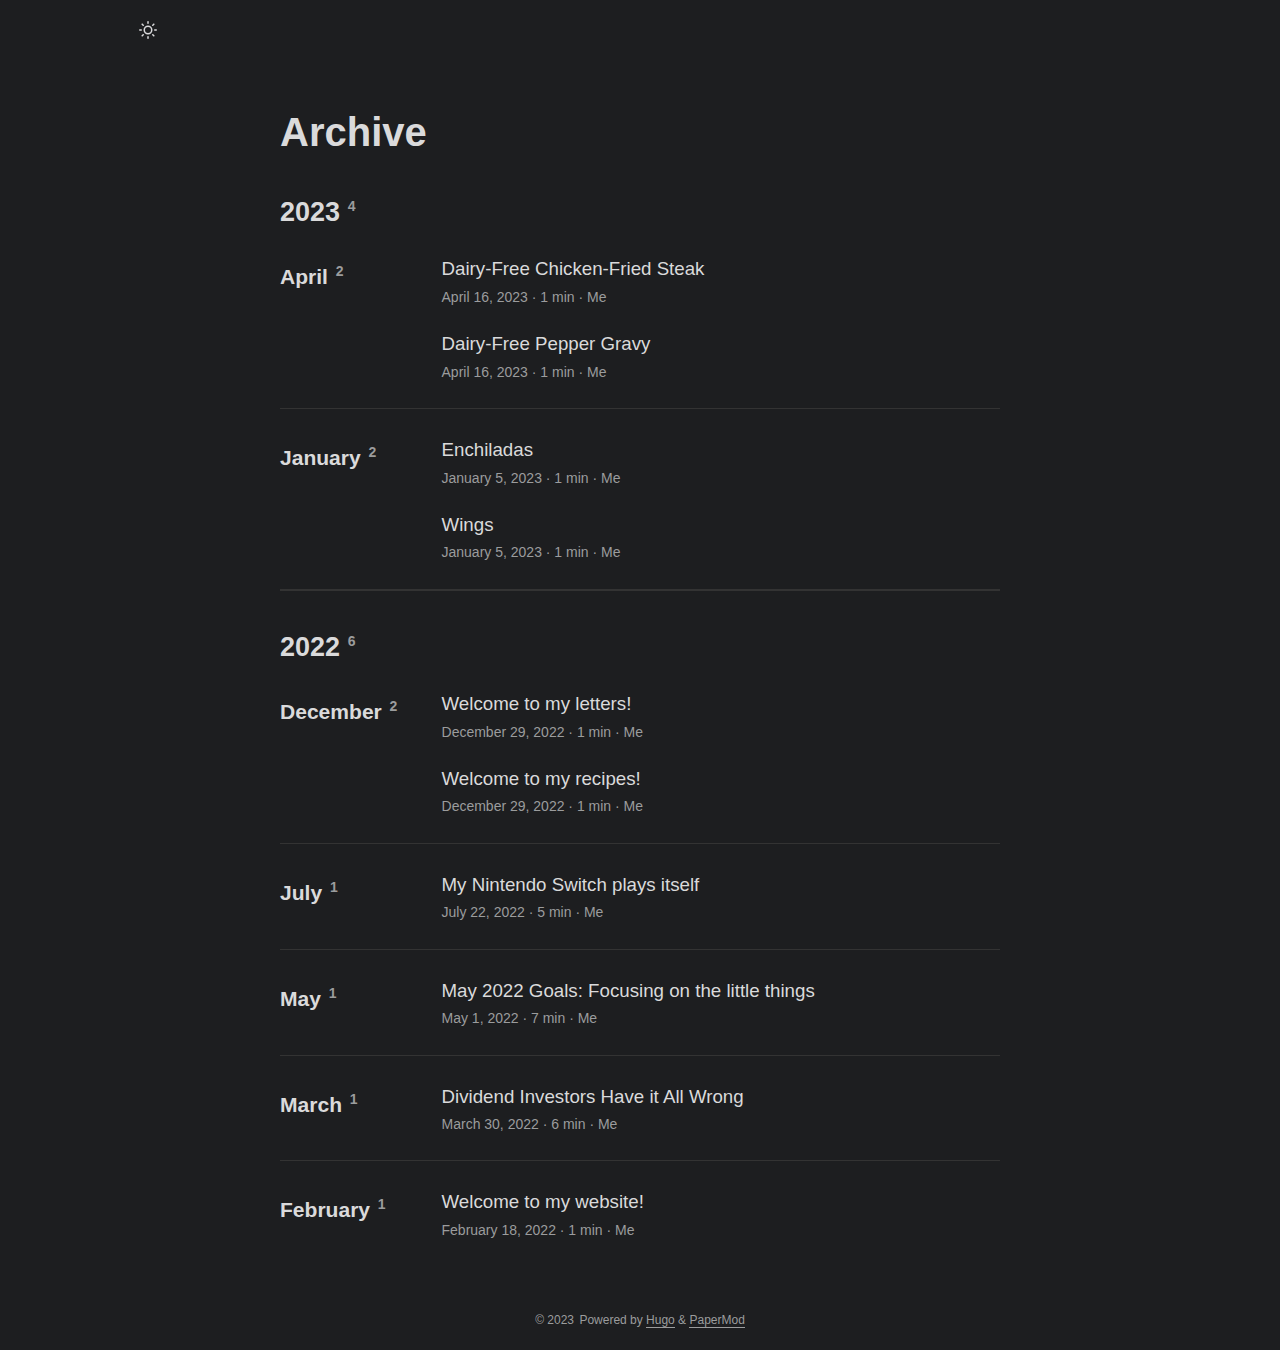
==== commit 15fac8a8: "deploy: d76e12bcb83f60a354d29a819b7a67724727067f" ====
--- a/archives/index.html
+++ b/archives/index.html
@@ -1,4 +1,4 @@
-<!doctype html><html lang=en dir=auto><head><meta charset=utf-8><meta http-equiv=x-ua-compatible content="IE=edge"><meta name=viewport content="width=device-width,initial-scale=1,shrink-to-fit=no"><meta name=robots content="index, follow"><title>Archive |</title><meta name=keywords content><meta name=description content="archives"><meta name=author content="Me"><link rel=canonical href=https://loganthorneloe.com/archives/><meta name=google-site-verification content="XYZabc"><meta name=yandex-verification content="XYZabc"><meta name=msvalidate.01 content="XYZabc"><link crossorigin=anonymous href=/assets/css/stylesheet.min.c88963fe2d79462000fd0fb1b3737783c32855d340583e4523343f8735c787f0.css integrity="sha256-yIlj/i15RiAA/Q+xs3N3g8MoVdNAWD5FIzQ/hzXHh/A=" rel="preload stylesheet" as=style><link rel=icon href=https://loganthorneloe.com/favicon/favicon.ico><link rel=icon type=image/png sizes=16x16 href=https://loganthorneloe.com/favicon/favicon-16x16.ico><link rel=icon type=image/png sizes=32x32 href=https://loganthorneloe.com/favicon/favicon-32x32.ico><link rel=apple-touch-icon href=https://loganthorneloe.com/favicon/apple-touch-icon.png><link rel=mask-icon href=https://loganthorneloe.com/%3Clink%20/%20abs%20url%3E><meta name=theme-color content="#2e2e33"><meta name=msapplication-TileColor content="#2e2e33"><noscript><style>#theme-toggle,.top-link{display:none}</style></noscript><script type=application/javascript>var doNotTrack=!1;doNotTrack||(function(e,t,n,s,o,i,a){e.GoogleAnalyticsObject=o,e[o]=e[o]||function(){(e[o].q=e[o].q||[]).push(arguments)},e[o].l=1*new Date,i=t.createElement(n),a=t.getElementsByTagName(n)[0],i.async=1,i.src=s,a.parentNode.insertBefore(i,a)}(window,document,"script","https://www.google-analytics.com/analytics.js","ga"),ga("create","UA-123-45","auto"),ga("send","pageview"))</script><meta property="og:title" content="Archive"><meta property="og:description" content="archives"><meta property="og:type" content="article"><meta property="og:url" content="https://loganthorneloe.com/archives/"><meta property="og:image" content="https://loganthorneloe.com/full-cover.png"><meta property="article:section" content><meta name=twitter:card content="summary_large_image"><meta name=twitter:image content="https://loganthorneloe.com/full-cover.png"><meta name=twitter:title content="Archive"><meta name=twitter:description content="archives"><script type=application/ld+json>{"@context":"https://schema.org","@type":"BreadcrumbList","itemListElement":[{"@type":"ListItem","position":1,"name":"Archive","item":"https://loganthorneloe.com/archives/"}]}</script><script type=application/ld+json>{"@context":"https://schema.org","@type":"BlogPosting","headline":"Archive","name":"Archive","description":"archives","keywords":[],"articleBody":"","wordCount":"0","inLanguage":"en","datePublished":"0001-01-01T00:00:00Z","dateModified":"0001-01-01T00:00:00Z","author":{"@type":"Person","name":"Me"},"mainEntityOfPage":{"@type":"WebPage","@id":"https://loganthorneloe.com/archives/"},"publisher":{"@type":"Organization","name":"","logo":{"@type":"ImageObject","url":"https://loganthorneloe.com/favicon/favicon.ico"}}}</script></head><body class="list dark" id=top><script>localStorage.getItem("pref-theme")==="light"&&document.body.classList.remove("dark")</script><header class=header><nav class=nav><div class=logo><span class=logo-switches><button id=theme-toggle accesskey=t title="(Alt + T)"><svg id="moon" xmlns="http://www.w3.org/2000/svg" width="24" height="24" viewBox="0 0 24 24" fill="none" stroke="currentcolor" stroke-width="2" stroke-linecap="round" stroke-linejoin="round"><path d="M21 12.79A9 9 0 1111.21 3 7 7 0 0021 12.79z"/></svg><svg id="sun" xmlns="http://www.w3.org/2000/svg" width="24" height="24" viewBox="0 0 24 24" fill="none" stroke="currentcolor" stroke-width="2" stroke-linecap="round" stroke-linejoin="round"><circle cx="12" cy="12" r="5"/><line x1="12" y1="1" x2="12" y2="3"/><line x1="12" y1="21" x2="12" y2="23"/><line x1="4.22" y1="4.22" x2="5.64" y2="5.64"/><line x1="18.36" y1="18.36" x2="19.78" y2="19.78"/><line x1="1" y1="12" x2="3" y2="12"/><line x1="21" y1="12" x2="23" y2="12"/><line x1="4.22" y1="19.78" x2="5.64" y2="18.36"/><line x1="18.36" y1="5.64" x2="19.78" y2="4.22"/></svg></button></span></div><ul id=menu></ul></nav></header><main class=main><header class=page-header><h1>Archive</h1></header><div class=archive-year><h2 class=archive-year-header>2023<sup class=archive-count>&nbsp;&nbsp;2</sup></h2><div class=archive-month><h3 class=archive-month-header>January<sup class=archive-count>&nbsp;&nbsp;2</sup></h3><div class=archive-posts><div class=archive-entry><h3 class=archive-entry-title>Enchiladas</h3><div class=archive-meta><span title='2023-01-05 00:00:00 +0000 UTC'>January 5, 2023</span>&nbsp;·&nbsp;1 min&nbsp;·&nbsp;Me</div><a class=entry-link aria-label="post link to Enchiladas" href=https://loganthorneloe.com/recipes/easy_af_enchiladas/></a></div><div class=archive-entry><h3 class=archive-entry-title>Wings</h3><div class=archive-meta><span title='2023-01-05 00:00:00 +0000 UTC'>January 5, 2023</span>&nbsp;·&nbsp;1 min&nbsp;·&nbsp;Me</div><a class=entry-link aria-label="post link to Wings" href=https://loganthorneloe.com/recipes/easy_af_wings/></a></div></div></div></div><div class=archive-year><h2 class=archive-year-header>2022<sup class=archive-count>&nbsp;&nbsp;6</sup></h2><div class=archive-month><h3 class=archive-month-header>December<sup class=archive-count>&nbsp;&nbsp;2</sup></h3><div class=archive-posts><div class=archive-entry><h3 class=archive-entry-title>Welcome to my letters!</h3><div class=archive-meta><span title='2022-12-29 19:55:15 -0600 -0600'>December 29, 2022</span>&nbsp;·&nbsp;1 min&nbsp;·&nbsp;Me</div><a class=entry-link aria-label="post link to Welcome to my letters!" href=https://loganthorneloe.com/letters/my-first-post/></a></div><div class=archive-entry><h3 class=archive-entry-title>Welcome to my recipes!</h3><div class=archive-meta><span title='2022-12-29 19:55:15 -0600 -0600'>December 29, 2022</span>&nbsp;·&nbsp;1 min&nbsp;·&nbsp;Me</div><a class=entry-link aria-label="post link to Welcome to my recipes!" href=https://loganthorneloe.com/recipes/my-first-post/></a></div></div></div><div class=archive-month><h3 class=archive-month-header>July<sup class=archive-count>&nbsp;&nbsp;1</sup></h3><div class=archive-posts><div class=archive-entry><h3 class=archive-entry-title>My Nintendo Switch plays itself</h3><div class=archive-meta><span title='2022-07-22 00:00:00 +0000 UTC'>July 22, 2022</span>&nbsp;·&nbsp;5 min&nbsp;·&nbsp;Me</div><a class=entry-link aria-label="post link to My Nintendo Switch plays itself" href=https://loganthorneloe.com/dev/auto_breeder/></a></div></div></div><div class=archive-month><h3 class=archive-month-header>May<sup class=archive-count>&nbsp;&nbsp;1</sup></h3><div class=archive-posts><div class=archive-entry><h3 class=archive-entry-title>May 2022 Goals: Focusing on the little things</h3><div class=archive-meta><span title='2022-05-01 00:00:00 +0000 UTC'>May 1, 2022</span>&nbsp;·&nbsp;7 min&nbsp;·&nbsp;Me</div><a class=entry-link aria-label="post link to May 2022 Goals: Focusing on the little things" href=https://loganthorneloe.com/posts/goals_2022/></a></div></div></div><div class=archive-month><h3 class=archive-month-header>March<sup class=archive-count>&nbsp;&nbsp;1</sup></h3><div class=archive-posts><div class=archive-entry><h3 class=archive-entry-title>Dividend Investors Have it All Wrong</h3><div class=archive-meta><span title='2022-03-30 08:40:13 -0600 -0600'>March 30, 2022</span>&nbsp;·&nbsp;6 min&nbsp;·&nbsp;Me</div><a class=entry-link aria-label="post link to Dividend Investors Have it All Wrong" href=https://loganthorneloe.com/posts/dividends/></a></div></div></div><div class=archive-month><h3 class=archive-month-header>February<sup class=archive-count>&nbsp;&nbsp;1</sup></h3><div class=archive-posts><div class=archive-entry><h3 class=archive-entry-title>Welcome to my website!</h3><div class=archive-meta><span title='2022-02-18 19:55:15 -0600 -0600'>February 18, 2022</span>&nbsp;·&nbsp;1 min&nbsp;·&nbsp;Me</div><a class=entry-link aria-label="post link to Welcome to my website!" href=https://loganthorneloe.com/posts/my-first-post/></a></div></div></div></div></main><footer class=footer><span>&copy; 2023 <a href=https://loganthorneloe.com/></a></span>
+<!doctype html><html lang=en dir=auto><head><meta charset=utf-8><meta http-equiv=x-ua-compatible content="IE=edge"><meta name=viewport content="width=device-width,initial-scale=1,shrink-to-fit=no"><meta name=robots content="index, follow"><title>Archive |</title><meta name=keywords content><meta name=description content="archives"><meta name=author content="Me"><link rel=canonical href=https://loganthorneloe.com/archives/><meta name=google-site-verification content="XYZabc"><meta name=yandex-verification content="XYZabc"><meta name=msvalidate.01 content="XYZabc"><link crossorigin=anonymous href=/assets/css/stylesheet.min.c88963fe2d79462000fd0fb1b3737783c32855d340583e4523343f8735c787f0.css integrity="sha256-yIlj/i15RiAA/Q+xs3N3g8MoVdNAWD5FIzQ/hzXHh/A=" rel="preload stylesheet" as=style><link rel=icon href=https://loganthorneloe.com/favicon/favicon.ico><link rel=icon type=image/png sizes=16x16 href=https://loganthorneloe.com/favicon/favicon-16x16.ico><link rel=icon type=image/png sizes=32x32 href=https://loganthorneloe.com/favicon/favicon-32x32.ico><link rel=apple-touch-icon href=https://loganthorneloe.com/favicon/apple-touch-icon.png><link rel=mask-icon href=https://loganthorneloe.com/%3Clink%20/%20abs%20url%3E><meta name=theme-color content="#2e2e33"><meta name=msapplication-TileColor content="#2e2e33"><noscript><style>#theme-toggle,.top-link{display:none}</style></noscript><script type=application/javascript>var doNotTrack=!1;doNotTrack||(function(e,t,n,s,o,i,a){e.GoogleAnalyticsObject=o,e[o]=e[o]||function(){(e[o].q=e[o].q||[]).push(arguments)},e[o].l=1*new Date,i=t.createElement(n),a=t.getElementsByTagName(n)[0],i.async=1,i.src=s,a.parentNode.insertBefore(i,a)}(window,document,"script","https://www.google-analytics.com/analytics.js","ga"),ga("create","UA-123-45","auto"),ga("send","pageview"))</script><meta property="og:title" content="Archive"><meta property="og:description" content="archives"><meta property="og:type" content="article"><meta property="og:url" content="https://loganthorneloe.com/archives/"><meta property="og:image" content="https://loganthorneloe.com/full-cover.png"><meta property="article:section" content><meta name=twitter:card content="summary_large_image"><meta name=twitter:image content="https://loganthorneloe.com/full-cover.png"><meta name=twitter:title content="Archive"><meta name=twitter:description content="archives"><script type=application/ld+json>{"@context":"https://schema.org","@type":"BreadcrumbList","itemListElement":[{"@type":"ListItem","position":1,"name":"Archive","item":"https://loganthorneloe.com/archives/"}]}</script><script type=application/ld+json>{"@context":"https://schema.org","@type":"BlogPosting","headline":"Archive","name":"Archive","description":"archives","keywords":[],"articleBody":"","wordCount":"0","inLanguage":"en","datePublished":"0001-01-01T00:00:00Z","dateModified":"0001-01-01T00:00:00Z","author":{"@type":"Person","name":"Me"},"mainEntityOfPage":{"@type":"WebPage","@id":"https://loganthorneloe.com/archives/"},"publisher":{"@type":"Organization","name":"","logo":{"@type":"ImageObject","url":"https://loganthorneloe.com/favicon/favicon.ico"}}}</script></head><body class="list dark" id=top><script>localStorage.getItem("pref-theme")==="light"&&document.body.classList.remove("dark")</script><header class=header><nav class=nav><div class=logo><span class=logo-switches><button id=theme-toggle accesskey=t title="(Alt + T)"><svg id="moon" xmlns="http://www.w3.org/2000/svg" width="24" height="24" viewBox="0 0 24 24" fill="none" stroke="currentcolor" stroke-width="2" stroke-linecap="round" stroke-linejoin="round"><path d="M21 12.79A9 9 0 1111.21 3 7 7 0 0021 12.79z"/></svg><svg id="sun" xmlns="http://www.w3.org/2000/svg" width="24" height="24" viewBox="0 0 24 24" fill="none" stroke="currentcolor" stroke-width="2" stroke-linecap="round" stroke-linejoin="round"><circle cx="12" cy="12" r="5"/><line x1="12" y1="1" x2="12" y2="3"/><line x1="12" y1="21" x2="12" y2="23"/><line x1="4.22" y1="4.22" x2="5.64" y2="5.64"/><line x1="18.36" y1="18.36" x2="19.78" y2="19.78"/><line x1="1" y1="12" x2="3" y2="12"/><line x1="21" y1="12" x2="23" y2="12"/><line x1="4.22" y1="19.78" x2="5.64" y2="18.36"/><line x1="18.36" y1="5.64" x2="19.78" y2="4.22"/></svg></button></span></div><ul id=menu></ul></nav></header><main class=main><header class=page-header><h1>Archive</h1></header><div class=archive-year><h2 class=archive-year-header>2023<sup class=archive-count>&nbsp;&nbsp;4</sup></h2><div class=archive-month><h3 class=archive-month-header>April<sup class=archive-count>&nbsp;&nbsp;2</sup></h3><div class=archive-posts><div class=archive-entry><h3 class=archive-entry-title>Dairy-Free Chicken-Fried Steak</h3><div class=archive-meta><span title='2023-04-16 00:00:00 +0000 UTC'>April 16, 2023</span>&nbsp;·&nbsp;1 min&nbsp;·&nbsp;Me</div><a class=entry-link aria-label="post link to Dairy-Free Chicken-Fried Steak" href=https://loganthorneloe.com/recipes/chicken_fried_steak/></a></div><div class=archive-entry><h3 class=archive-entry-title>Dairy-Free Pepper Gravy</h3><div class=archive-meta><span title='2023-04-16 00:00:00 +0000 UTC'>April 16, 2023</span>&nbsp;·&nbsp;1 min&nbsp;·&nbsp;Me</div><a class=entry-link aria-label="post link to Dairy-Free Pepper Gravy" href=https://loganthorneloe.com/recipes/pepper_gravy/></a></div></div></div><div class=archive-month><h3 class=archive-month-header>January<sup class=archive-count>&nbsp;&nbsp;2</sup></h3><div class=archive-posts><div class=archive-entry><h3 class=archive-entry-title>Enchiladas</h3><div class=archive-meta><span title='2023-01-05 00:00:00 +0000 UTC'>January 5, 2023</span>&nbsp;·&nbsp;1 min&nbsp;·&nbsp;Me</div><a class=entry-link aria-label="post link to Enchiladas" href=https://loganthorneloe.com/recipes/easy_af_enchiladas/></a></div><div class=archive-entry><h3 class=archive-entry-title>Wings</h3><div class=archive-meta><span title='2023-01-05 00:00:00 +0000 UTC'>January 5, 2023</span>&nbsp;·&nbsp;1 min&nbsp;·&nbsp;Me</div><a class=entry-link aria-label="post link to Wings" href=https://loganthorneloe.com/recipes/easy_af_wings/></a></div></div></div></div><div class=archive-year><h2 class=archive-year-header>2022<sup class=archive-count>&nbsp;&nbsp;6</sup></h2><div class=archive-month><h3 class=archive-month-header>December<sup class=archive-count>&nbsp;&nbsp;2</sup></h3><div class=archive-posts><div class=archive-entry><h3 class=archive-entry-title>Welcome to my letters!</h3><div class=archive-meta><span title='2022-12-29 19:55:15 -0600 -0600'>December 29, 2022</span>&nbsp;·&nbsp;1 min&nbsp;·&nbsp;Me</div><a class=entry-link aria-label="post link to Welcome to my letters!" href=https://loganthorneloe.com/letters/my-first-post/></a></div><div class=archive-entry><h3 class=archive-entry-title>Welcome to my recipes!</h3><div class=archive-meta><span title='2022-12-29 19:55:15 -0600 -0600'>December 29, 2022</span>&nbsp;·&nbsp;1 min&nbsp;·&nbsp;Me</div><a class=entry-link aria-label="post link to Welcome to my recipes!" href=https://loganthorneloe.com/recipes/my-first-post/></a></div></div></div><div class=archive-month><h3 class=archive-month-header>July<sup class=archive-count>&nbsp;&nbsp;1</sup></h3><div class=archive-posts><div class=archive-entry><h3 class=archive-entry-title>My Nintendo Switch plays itself</h3><div class=archive-meta><span title='2022-07-22 00:00:00 +0000 UTC'>July 22, 2022</span>&nbsp;·&nbsp;5 min&nbsp;·&nbsp;Me</div><a class=entry-link aria-label="post link to My Nintendo Switch plays itself" href=https://loganthorneloe.com/dev/auto_breeder/></a></div></div></div><div class=archive-month><h3 class=archive-month-header>May<sup class=archive-count>&nbsp;&nbsp;1</sup></h3><div class=archive-posts><div class=archive-entry><h3 class=archive-entry-title>May 2022 Goals: Focusing on the little things</h3><div class=archive-meta><span title='2022-05-01 00:00:00 +0000 UTC'>May 1, 2022</span>&nbsp;·&nbsp;7 min&nbsp;·&nbsp;Me</div><a class=entry-link aria-label="post link to May 2022 Goals: Focusing on the little things" href=https://loganthorneloe.com/posts/goals_2022/></a></div></div></div><div class=archive-month><h3 class=archive-month-header>March<sup class=archive-count>&nbsp;&nbsp;1</sup></h3><div class=archive-posts><div class=archive-entry><h3 class=archive-entry-title>Dividend Investors Have it All Wrong</h3><div class=archive-meta><span title='2022-03-30 08:40:13 -0600 -0600'>March 30, 2022</span>&nbsp;·&nbsp;6 min&nbsp;·&nbsp;Me</div><a class=entry-link aria-label="post link to Dividend Investors Have it All Wrong" href=https://loganthorneloe.com/posts/dividends/></a></div></div></div><div class=archive-month><h3 class=archive-month-header>February<sup class=archive-count>&nbsp;&nbsp;1</sup></h3><div class=archive-posts><div class=archive-entry><h3 class=archive-entry-title>Welcome to my website!</h3><div class=archive-meta><span title='2022-02-18 19:55:15 -0600 -0600'>February 18, 2022</span>&nbsp;·&nbsp;1 min&nbsp;·&nbsp;Me</div><a class=entry-link aria-label="post link to Welcome to my website!" href=https://loganthorneloe.com/posts/my-first-post/></a></div></div></div></div></main><footer class=footer><span>&copy; 2023 <a href=https://loganthorneloe.com/></a></span>
 <span>Powered by
 <a href=https://gohugo.io/ rel="noopener noreferrer" target=_blank>Hugo</a> &
         <a href=https://git.io/hugopapermod rel=noopener target=_blank>PaperMod</a></span></footer><a href=#top aria-label="go to top" title="Go to Top (Alt + G)" class=top-link id=top-link accesskey=g><svg xmlns="http://www.w3.org/2000/svg" viewBox="0 0 12 6" fill="currentcolor"><path d="M12 6H0l6-6z"/></svg></a><script>let menu=document.getElementById("menu");menu&&(menu.scrollLeft=localStorage.getItem("menu-scroll-position"),menu.onscroll=function(){localStorage.setItem("menu-scroll-position",menu.scrollLeft)}),document.querySelectorAll('a[href^="#"]').forEach(e=>{e.addEventListener("click",function(e){e.preventDefault();var t=this.getAttribute("href").substr(1);window.matchMedia("(prefers-reduced-motion: reduce)").matches?document.querySelector(`[id='${decodeURIComponent(t)}']`).scrollIntoView():document.querySelector(`[id='${decodeURIComponent(t)}']`).scrollIntoView({behavior:"smooth"}),t==="top"?history.replaceState(null,null," "):history.pushState(null,null,`#${t}`)})})</script><script>var mybutton=document.getElementById("top-link");window.onscroll=function(){document.body.scrollTop>800||document.documentElement.scrollTop>800?(mybutton.style.visibility="visible",mybutton.style.opacity="1"):(mybutton.style.visibility="hidden",mybutton.style.opacity="0")}</script><script>document.getElementById("theme-toggle").addEventListener("click",()=>{document.body.className.includes("dark")?(document.body.classList.remove("dark"),localStorage.setItem("pref-theme","light")):(document.body.classList.add("dark"),localStorage.setItem("pref-theme","dark"))})</script></body></html>